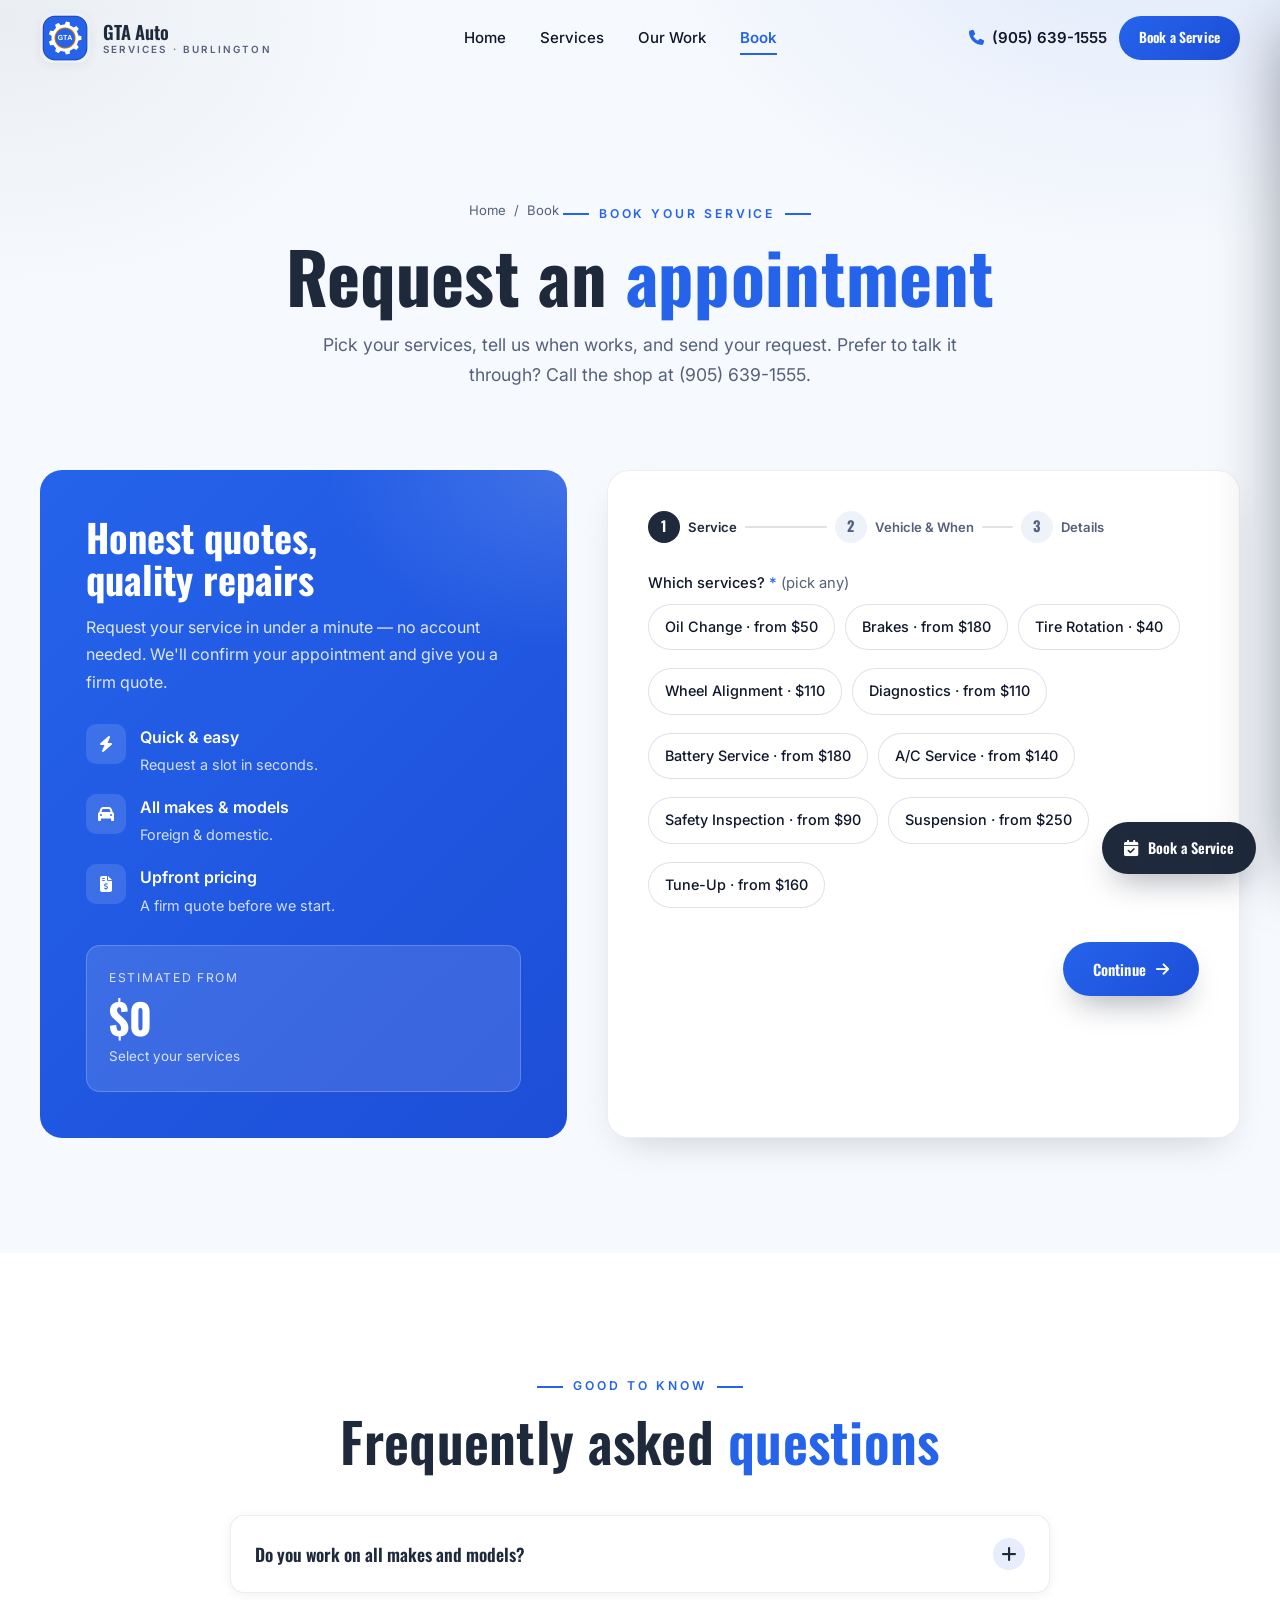
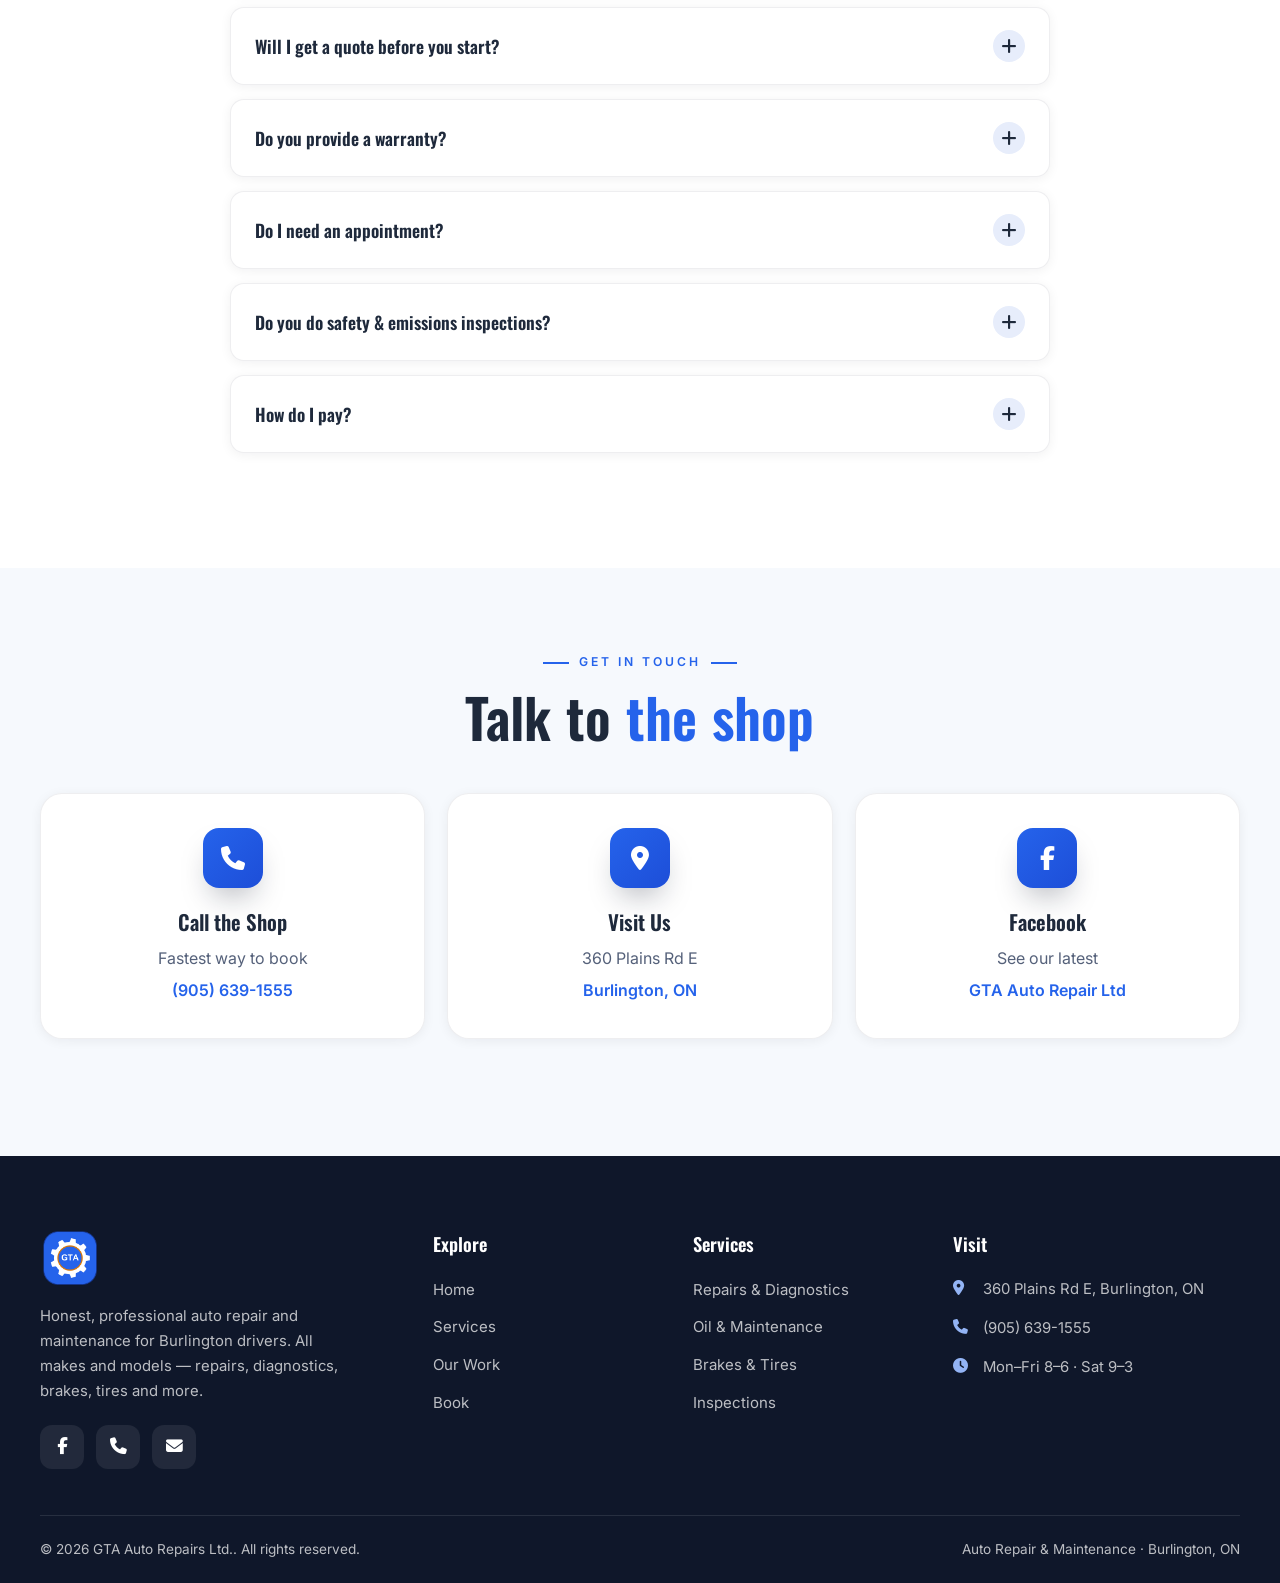
==== book.html @ 7cc979c1 "GTA-Auto-Repairs-Ltd: website (CSS animation + ambient background)" ====
<!DOCTYPE html>
<html lang="en">
<head>
  <meta charset="UTF-8" />
  <meta name="viewport" content="width=device-width, initial-scale=1.0" />
  <title>Book a Service | GTA Auto Repairs Ltd. — Burlington, ON</title>
  <meta name="description" content="Book a service at GTA Auto Repairs Ltd. in Burlington, ON. Choose your services, tell us when, and request your appointment — oil changes, brakes, diagnostics, tires and more. All makes & models." />
  <meta name="theme-color" content="#2563EB" />
  <meta property="og:title" content="Book a Service | GTA Auto Repairs Ltd." />
  <meta property="og:description" content="Request your appointment in seconds — or call (905) 639-1555 for an honest quote." />

  <link rel="icon" type="image/svg+xml" href="assets/favicon.svg" />
  <link rel="preconnect" href="https://fonts.googleapis.com" />
  <link rel="preconnect" href="https://fonts.gstatic.com" crossorigin />
  <link href="https://fonts.googleapis.com/css2?family=Oswald:wght@500;600;700&family=Inter:wght@400;500;600&display=swap" rel="stylesheet" />
  <link rel="stylesheet" href="https://cdnjs.cloudflare.com/ajax/libs/font-awesome/6.5.1/css/all.min.css" />
  <link rel="stylesheet" href="css/styles.css" />

  <script type="application/ld+json">
  {
    "@context": "https://schema.org",
    "@type": "FAQPage",
    "mainEntity": [
      { "@type": "Question", "name": "Do you work on all makes and models?", "acceptedAnswer": { "@type": "Answer", "text": "Yes — foreign and domestic, cars, SUVs and light trucks." } },
      { "@type": "Question", "name": "Will I get a quote before you start?", "acceptedAnswer": { "@type": "Answer", "text": "Always. We diagnose first and give you a firm, upfront quote before any work begins." } },
      { "@type": "Question", "name": "Do you provide a warranty?", "acceptedAnswer": { "@type": "Answer", "text": "Yes — our repairs are backed by a workmanship warranty. Ask us for the details on your service." } },
      { "@type": "Question", "name": "Where are you located?", "acceptedAnswer": { "@type": "Answer", "text": "360 Plains Rd E, Burlington, ON L7T 2C8. Call us at (905) 639-1555." } }
    ]
  }
  </script>
</head>
<body>

  <!-- ============ HEADER ============ -->
  <header class="site-header" id="header">
    <div class="container nav">
      <a href="index.html" class="brand" aria-label="GTA Auto Repairs Ltd. home">
        <img src="assets/logo-mark.png" alt="GTA Auto Repairs Ltd." class="brand-logo" />
        <span class="brand-name"><b>GTA Auto</b><small>Services · Burlington</small></span>
      </a>
      <nav class="nav-links" aria-label="Primary">
        <a href="index.html">Home</a>
        <a href="services.html">Services</a>
        <a href="index.html#gallery">Our Work</a>
        <a href="book.html" class="active">Book</a>
      </nav>
      <div class="nav-actions">
        <a href="tel:+19056391555" class="nav-phone"><i class="fa-solid fa-phone"></i> (905) 639-1555</a>
        <a href="#quote" class="btn btn--sm">Book a Service</a>
        <button class="menu-toggle" id="menuToggle" aria-label="Open menu"><i class="fa-solid fa-bars"></i></button>
      </div>
    </div>
  </header>

  <!-- ============ MOBILE DRAWER ============ -->
  <div class="scrim" id="scrim"></div>
  <aside class="mobile-drawer" id="drawer" aria-label="Mobile menu">
    <div class="drawer-head">
      <img src="assets/logo-mark.png" alt="GTA Auto Repairs Ltd." style="height:44px;border-radius:10px" />
      <button class="drawer-close" id="drawerClose" aria-label="Close menu"><i class="fa-solid fa-xmark"></i></button>
    </div>
    <nav>
      <a href="index.html">Home <i class="fa-solid fa-chevron-right"></i></a>
      <a href="services.html">Services <i class="fa-solid fa-chevron-right"></i></a>
      <a href="index.html#gallery">Our Work <i class="fa-solid fa-chevron-right"></i></a>
      <a href="book.html" class="active">Book <i class="fa-solid fa-chevron-right"></i></a>
    </nav>
    <div class="drawer-cta">
      <a href="#quote" class="btn btn--block">Book a Service</a>
      <a href="tel:+19056391555" class="btn btn--ghost btn--block"><i class="fa-solid fa-phone"></i> Call the Shop</a>
    </div>
    <div class="drawer-contact">
      <a href="tel:+19056391555"><i class="fa-solid fa-phone"></i> (905) 639-1555</a>
      <span><i class="fa-solid fa-location-dot"></i> 360 Plains Rd E, Burlington</span>
    </div>
  </aside>

  <!-- ============ PAGE HERO ============ -->
  <section class="page-hero">
    <div class="container">
      <div class="breadcrumbs reveal"><a href="index.html">Home</a> <span>/</span> <span>Book</span></div>
      <span class="eyebrow eyebrow--center reveal d1" style="margin-top:14px">Book Your Service</span>
      <h1 class="reveal d1">Request an <span class="text-accent">appointment</span></h1>
      <p class="reveal d2">Pick your services, tell us when works, and send your request. Prefer to talk it through? Call the shop at (905) 639-1555.</p>
    </div>
  </section>

  <!-- ============ BOOKING FORM ============ -->
  <section class="section" id="quote" style="padding-top:16px">
    <div class="container">
      <div class="quote-wrap">
        <div class="quote-side reveal">
          <h2>Honest quotes,<br/>quality repairs</h2>
          <p>Request your service in under a minute — no account needed. We'll confirm your appointment and give you a firm quote.</p>
          <div class="quote-benefits">
            <div class="quote-benefit"><i class="fa-solid fa-bolt"></i><div><b>Quick &amp; easy</b><span>Request a slot in seconds.</span></div></div>
            <div class="quote-benefit"><i class="fa-solid fa-car"></i><div><b>All makes &amp; models</b><span>Foreign &amp; domestic.</span></div></div>
            <div class="quote-benefit"><i class="fa-solid fa-file-invoice-dollar"></i><div><b>Upfront pricing</b><span>A firm quote before we start.</span></div></div>
          </div>
          <div class="quote-live">
            <div class="quote-live-card">
              <div class="label">Estimated from</div>
              <div class="est" id="estAmount">$0</div>
              <small id="estMeta">Select your services</small>
            </div>
          </div>
        </div>

        <div class="quote-form reveal d1">
          <form id="quoteForm" novalidate>
            <div class="form-body">
              <div class="stepper">
                <div class="st active"><span class="n">1</span><span class="t">Service</span><span class="bar"></span></div>
                <div class="st"><span class="n">2</span><span class="t">Vehicle &amp; When</span><span class="bar"></span></div>
                <div class="st"><span class="n">3</span><span class="t">Details</span></div>
              </div>

              <!-- STEP 1 -->
              <div class="fstep active">
                <div class="field">
                  <label>Which services? <span class="req">*</span> <span style="color:var(--ink-soft);font-weight:400">(pick any)</span></label>
                  <div class="chip-select">
                    <label class="chip-opt"><input type="checkbox" name="services" value="Oil Change" /><span>Oil Change · from $50</span></label>
                    <label class="chip-opt"><input type="checkbox" name="services" value="Brakes (per axle)" /><span>Brakes · from $180</span></label>
                    <label class="chip-opt"><input type="checkbox" name="services" value="Tire Rotation" /><span>Tire Rotation · $40</span></label>
                    <label class="chip-opt"><input type="checkbox" name="services" value="Wheel Alignment" /><span>Wheel Alignment · $110</span></label>
                    <label class="chip-opt"><input type="checkbox" name="services" value="Diagnostics" /><span>Diagnostics · from $110</span></label>
                    <label class="chip-opt"><input type="checkbox" name="services" value="Battery Service" /><span>Battery Service · from $180</span></label>
                    <label class="chip-opt"><input type="checkbox" name="services" value="A/C Service" /><span>A/C Service · from $140</span></label>
                    <label class="chip-opt"><input type="checkbox" name="services" value="Safety Inspection" /><span>Safety Inspection · from $90</span></label>
                    <label class="chip-opt"><input type="checkbox" name="services" value="Suspension Repair" /><span>Suspension · from $250</span></label>
                    <label class="chip-opt"><input type="checkbox" name="services" value="Tune-Up" /><span>Tune-Up · from $160</span></label>
                  </div>
                </div>
              </div>

              <!-- STEP 2 -->
              <div class="fstep">
                <div class="field-row">
                  <div class="field"><label for="vehicle">Vehicle <span style="color:var(--ink-soft);font-weight:400">(year, make, model)</span></label><input type="text" id="vehicle" name="vehicle" placeholder="e.g. 2018 Honda Civic" /></div>
                  <div class="field"><label for="eventDate">Preferred date</label><input type="date" id="eventDate" name="eventDate" /></div>
                </div>
                <div class="field">
                  <label>Preferred time</label>
                  <div class="chip-select">
                    <label class="chip-opt"><input type="radio" name="time" value="Morning" /><span><i class="fa-solid fa-sun"></i> Morning</span></label>
                    <label class="chip-opt"><input type="radio" name="time" value="Afternoon" /><span><i class="fa-solid fa-cloud-sun"></i> Afternoon</span></label>
                    <label class="chip-opt"><input type="radio" name="time" value="Any time" checked /><span>Any time</span></label>
                  </div>
                </div>
                <div class="field">
                  <label for="notes">What's going on? <span style="color:var(--ink-soft);font-weight:400">(symptoms, noises, warning lights)</span></label>
                  <textarea id="notes" name="message" placeholder="e.g. grinding noise when braking, check-engine light is on…"></textarea>
                </div>
              </div>

              <!-- STEP 3 -->
              <div class="fstep">
                <div class="field-row">
                  <div class="field"><label for="name">Your name <span class="req">*</span></label><input type="text" id="name" name="name" required placeholder="Full name" /></div>
                  <div class="field"><label for="phone">Phone <span class="req">*</span></label><input type="tel" id="phone" name="phone" required placeholder="(000) 000-0000" /></div>
                </div>
                <div class="field"><label for="email">Email <span style="color:var(--ink-soft);font-weight:400">(optional)</span></label><input type="email" id="email" name="email" placeholder="you@email.com" /></div>
                <input type="text" class="hp" name="companyWebsite" tabindex="-1" autocomplete="off" aria-hidden="true" />
                <p style="font-size:.86rem;color:var(--ink-soft);margin-top:6px"><i class="fa-solid fa-lock" style="color:var(--navy-bright)"></i> Your details stay private — used only to confirm your appointment.</p>
              </div>

              <div class="form-nav">
                <button type="button" class="btn btn--ghost hidden" id="fBack"><i class="fa-solid fa-arrow-left"></i> Back</button>
                <button type="button" class="btn" id="fNext">Continue <i class="fa-solid fa-arrow-right"></i></button>
                <button type="submit" class="btn" id="fSubmit" style="display:none"><i class="fa-solid fa-paper-plane"></i> Request Appointment</button>
              </div>
            </div>

            <div class="form-success" id="formSuccess">
              <div class="check"><i class="fa-solid fa-check"></i></div>
              <h3>Almost there!</h3>
              <p>One last step: send us your request, or give the shop a quick call and we'll get you booked in.</p>
              <div class="hero-ctas" style="justify-content:center">
                <a href="#" id="successEmail" class="btn btn--lg"><i class="fa-solid fa-paper-plane"></i> Send Request</a>
                <a href="tel:+19056391555" class="btn btn--ghost btn--lg"><i class="fa-solid fa-phone"></i> Call (905) 639-1555</a>
              </div>
            </div>
          </form>
        </div>
      </div>
    </div>
  </section>

  <!-- ============ FAQ ============ -->
  <section class="section section--alt" id="faq">
    <div class="container center">
      <span class="eyebrow eyebrow--center reveal">Good to Know</span>
      <h2 class="section-title reveal d1">Frequently asked <em>questions</em></h2>
    </div>
    <div class="container">
      <div class="faq">
        <div class="faq-item reveal">
          <button class="faq-q">Do you work on all makes and models? <span class="ic"><i class="fa-solid fa-plus"></i></span></button>
          <div class="faq-a"><p>Yes — <strong>foreign and domestic</strong>, cars, SUVs and light trucks. Our technicians service just about anything on the road.</p></div>
        </div>
        <div class="faq-item reveal">
          <button class="faq-q">Will I get a quote before you start? <span class="ic"><i class="fa-solid fa-plus"></i></span></button>
          <div class="faq-a"><p>Always. We diagnose first and give you a <strong>firm, upfront quote</strong> before any work begins — no surprises on the bill.</p></div>
        </div>
        <div class="faq-item reveal">
          <button class="faq-q">Do you provide a warranty? <span class="ic"><i class="fa-solid fa-plus"></i></span></button>
          <div class="faq-a"><p>Yes — our repairs are backed by a <strong>workmanship warranty</strong>. Ask us for the details that apply to your service.</p></div>
        </div>
        <div class="faq-item reveal">
          <button class="faq-q">Do I need an appointment? <span class="ic"><i class="fa-solid fa-plus"></i></span></button>
          <div class="faq-a"><p>Booking ahead guarantees your spot, but we'll always do our best to fit in <strong>urgent work</strong> — just give us a call.</p></div>
        </div>
        <div class="faq-item reveal">
          <button class="faq-q">Do you do safety &amp; emissions inspections? <span class="ic"><i class="fa-solid fa-plus"></i></span></button>
          <div class="faq-a"><p>We do — <strong>safety standards certificates, emissions tests</strong> and pre-purchase inspections are all available.</p></div>
        </div>
        <div class="faq-item reveal">
          <button class="faq-q">How do I pay? <span class="ic"><i class="fa-solid fa-plus"></i></span></button>
          <div class="faq-a"><p>We accept <strong>cash and major debit/credit cards</strong>, plus tap and mobile payments.</p></div>
        </div>
      </div>
    </div>
  </section>

  <!-- ============ CONTACT ============ -->
  <section class="section section--tight">
    <div class="container center">
      <span class="eyebrow eyebrow--center reveal">Get In Touch</span>
      <h2 class="section-title reveal d1">Talk to <em>the shop</em></h2>
    </div>
    <div class="container">
      <div class="contact-grid">
        <div class="contact-card reveal d1"><div class="ic"><i class="fa-solid fa-phone"></i></div><h3>Call the Shop</h3><p>Fastest way to book</p><a href="tel:+19056391555">(905) 639-1555</a></div>
        <div class="contact-card reveal d2"><div class="ic"><i class="fa-solid fa-location-dot"></i></div><h3>Visit Us</h3><p>360 Plains Rd E</p><a href="https://www.google.com/maps/search/?api=1&query=360+Plains+Rd+E+Burlington+ON" target="_blank" rel="noopener">Burlington, ON</a></div>
        <div class="contact-card reveal d3"><div class="ic"><i class="fa-brands fa-facebook-f"></i></div><h3>Facebook</h3><p>See our latest</p><a href="https://www.facebook.com/p/GTA-Auto-Repair-Ltd-100054621751437/" target="_blank" rel="noopener">GTA Auto Repair Ltd</a></div>
      </div>
    </div>
  </section>

  <!-- ============ FOOTER ============ -->
  <footer class="footer">
    <div class="container">
      <div class="footer-top">
        <div class="footer-brand">
          <img src="assets/logo-mark.png" alt="GTA Auto Repairs Ltd." class="brand-logo-f" />
          <p>Honest, professional auto repair and maintenance for Burlington drivers. All makes and models — repairs, diagnostics, brakes, tires and more.</p>
          <div class="footer-social">
            <a href="https://www.facebook.com/p/GTA-Auto-Repair-Ltd-100054621751437/" target="_blank" rel="noopener" aria-label="Facebook"><i class="fa-brands fa-facebook-f"></i></a>
            <a href="tel:+19056391555" aria-label="Phone"><i class="fa-solid fa-phone"></i></a>
            <a href="mailto:info@gtaautorepairs.ca" aria-label="Email"><i class="fa-solid fa-envelope"></i></a>
          </div>
        </div>
        <div>
          <h4>Explore</h4>
          <div class="footer-links"><a href="index.html">Home</a><a href="services.html">Services</a><a href="index.html#gallery">Our Work</a><a href="book.html">Book</a></div>
        </div>
        <div>
          <h4>Services</h4>
          <div class="footer-links"><a href="services.html">Repairs &amp; Diagnostics</a><a href="services.html">Oil &amp; Maintenance</a><a href="services.html">Brakes &amp; Tires</a><a href="services.html">Inspections</a></div>
        </div>
        <div>
          <h4>Visit</h4>
          <div class="footer-contact">
            <span><i class="fa-solid fa-location-dot"></i> 360 Plains Rd E, Burlington, ON</span>
            <a href="tel:+19056391555"><i class="fa-solid fa-phone"></i> (905) 639-1555</a>
            <span><i class="fa-solid fa-clock"></i> Mon–Fri 8–6 · Sat 9–3</span>
          </div>
        </div>
      </div>
      <div class="footer-bottom">
        <span>© <span data-year>2026</span> GTA Auto Repairs Ltd.. All rights reserved.</span>
        <span>Auto Repair &amp; Maintenance · Burlington, ON</span>
      </div>
    </div>
  </footer>

  <a href="#quote" class="fab-cta" aria-label="Book a service"><i class="fa-solid fa-calendar-check"></i><span>Book a Service</span></a>
  <button class="to-top" id="toTop" aria-label="Back to top"><i class="fa-solid fa-arrow-up"></i></button>

  <script src="js/main.js"></script>
</body>
</html>
---- css/styles.css ----
/* ============================================================
   JAY'S HAIR CUT — Beauty & Barber (Burlington, ON)
   Clean navy & white design system — all pages
   ============================================================ */

:root {
  --bg: #F6F9FD;
  --bg-2: #FFFFFF;
  --surface: #FFFFFF;
  --surface-2: #EEF2F9;
  --line: rgba(15,23,42,0.12);
  --line-2: rgba(15,23,42,0.07);

  --navy: #1E293B;
  --navy-deep: #0F172A;
  --navy-bright: #2563EB;
  --navy-soft: #E7EDFB;
  --navy-grad: linear-gradient(135deg, #2563EB, #1D4ED8);

  --accent: #D97706; /* subtle brass for stars/premium touches */

  --white: #FFFFFF;
  --ink: #0F172A;
  --ink-soft: #55617A;

  --shadow-sm: 0 2px 12px rgba(15,23,42,0.06);
  --shadow-md: 0 16px 40px -18px rgba(15,23,42,0.22);
  --shadow-lg: 0 34px 72px -30px rgba(15,23,42,0.30);
  --shadow-navy: 0 16px 32px -12px rgba(15,23,42,0.4);

  --r-sm: 8px;
  --r-md: 14px;
  --r-lg: 22px;
  --r-xl: 32px;

  --font-display: "Poppins", system-ui, sans-serif;
  --font-body: "Inter", system-ui, -apple-system, sans-serif;

  --container: 1200px;
  --ease: cubic-bezier(0.22, 1, 0.36, 1);
}

*, *::before, *::after { box-sizing: border-box; margin: 0; padding: 0; }
html { scroll-behavior: smooth; -webkit-text-size-adjust: 100%; scroll-padding-top: 100px; }
body { font-family: var(--font-body); color: var(--ink); background: var(--bg); line-height: 1.7; overflow-x: hidden; -webkit-font-smoothing: antialiased; }
img, svg { display: block; max-width: 100%; }
a { color: inherit; text-decoration: none; }
button { font-family: inherit; cursor: pointer; border: none; background: none; }
ul { list-style: none; }
input, textarea, select, button { font-family: inherit; font-size: 1rem; color: inherit; }
::selection { background: var(--navy); color: #fff; }

body::before {
  content: ""; position: fixed; inset: 0; z-index: -2;
  background:
    radial-gradient(900px 620px at 90% -10%, rgba(37,99,235,0.10), transparent 55%),
    radial-gradient(720px 500px at 0% 2%, rgba(15,23,42,0.05), transparent 55%),
    var(--bg);
}

/* Layout */
.container { width: min(100% - 44px, var(--container)); margin-inline: auto; }
.section { padding: clamp(72px, 9vw, 132px) 0; position: relative; }
.section--tight { padding: clamp(50px, 6vw, 88px) 0; }
.section--alt { background: var(--bg-2); }
.center { text-align: center; }

/* Type helpers */
.eyebrow { display: inline-flex; align-items: center; gap: 10px; font-size: 0.76rem; font-weight: 600; letter-spacing: 0.24em; text-transform: uppercase; color: var(--navy-bright); }
.eyebrow::before { content: ""; width: 26px; height: 2px; background: var(--navy-bright); }
.eyebrow--center { justify-content: center; }
.eyebrow--center::after { content: ""; width: 26px; height: 2px; background: var(--navy-bright); }
.section-title { font-family: var(--font-display); font-weight: 600; letter-spacing: -0.01em; color: var(--navy); font-size: clamp(2.1rem, 4.6vw, 3.4rem); line-height: 1.1; margin: 14px 0 0; }
.section-title em { font-style: normal; color: var(--navy-bright); }
.section-lead { max-width: 62ch; margin-top: 16px; color: var(--ink-soft); font-size: 1.06rem; }
.center .section-lead { margin-inline: auto; }
.text-accent { color: var(--navy-bright); }

/* Buttons */
.btn { --bg: var(--navy); --fg: #fff; position: relative; display: inline-flex; align-items: center; justify-content: center; gap: 10px; padding: 15px 30px; border-radius: 100px; font-family: var(--font-display); font-weight: 600; font-size: 0.94rem; letter-spacing: 0.01em; background: var(--bg); color: var(--fg); box-shadow: var(--shadow-navy); transition: transform 0.35s var(--ease), box-shadow 0.35s var(--ease), background 0.3s; overflow: hidden; isolation: isolate; }
.btn::after { content: ""; position: absolute; inset: 0; z-index: -1; background: linear-gradient(120deg, transparent 30%, rgba(255,255,255,0.25) 50%, transparent 70%); transform: translateX(-120%); transition: transform 0.6s var(--ease); }
.btn:hover { transform: translateY(-3px); box-shadow: 0 24px 40px -14px rgba(15,23,42,0.5); }
.btn:hover::after { transform: translateX(120%); }
.btn--ghost { --bg: transparent; --fg: var(--navy); box-shadow: none; border: 1.5px solid var(--line); }
.btn--ghost:hover { background: var(--navy-soft); border-color: var(--navy); }
.btn--white { --bg: #fff; --fg: var(--navy); box-shadow: var(--shadow-md); }
.btn--lg { padding: 17px 36px; font-size: 1rem; }
.btn--sm { padding: 10px 20px; font-size: 0.86rem; box-shadow: none; }
.btn--block { width: 100%; }
.link-arrow { display: inline-flex; align-items: center; gap: 8px; font-weight: 600; color: var(--navy-bright); }
.link-arrow i { transition: transform 0.3s var(--ease); }
.link-arrow:hover i { transform: translateX(5px); }

/* ============ HEADER ============ */
.site-header { position: fixed; top: 0; left: 0; right: 0; z-index: 100; transition: transform 0.4s var(--ease), background 0.4s, box-shadow 0.4s, backdrop-filter 0.4s; }
.site-header.scrolled { background: rgba(255,255,255,0.85); backdrop-filter: blur(16px) saturate(1.3); box-shadow: 0 6px 26px -18px rgba(15,23,42,0.4); border-bottom: 1px solid var(--line-2); }
.site-header.hidden { transform: translateY(-100%); }
.nav { display: flex; align-items: center; justify-content: space-between; gap: 20px; padding: 13px 0; }
.brand { display: flex; align-items: center; gap: 13px; }
.brand-logo { height: 46px; width: auto; border-radius: 6px; transition: transform 0.4s var(--ease); box-shadow: var(--shadow-sm); }
.brand:hover .brand-logo { transform: scale(1.05); }
.brand-name { display: flex; flex-direction: column; line-height: 1.05; }
.brand-name b { font-family: var(--font-display); font-weight: 600; font-size: 1.16rem; color: var(--navy); letter-spacing: -0.01em; }
.brand-name small { font-size: 0.62rem; font-weight: 600; letter-spacing: 0.22em; text-transform: uppercase; color: var(--ink-soft); margin-top: 3px; }

.nav-links { display: flex; align-items: center; gap: 2px; }
.nav-links a { position: relative; padding: 9px 16px; border-radius: 100px; font-weight: 500; color: var(--ink); font-size: 0.94rem; transition: color 0.25s; }
.nav-links a::after { content: ""; position: absolute; left: 16px; right: 16px; bottom: 5px; height: 2px; background: var(--navy-bright); transform: scaleX(0); transform-origin: left; transition: transform 0.3s var(--ease); }
.nav-links a:hover { color: var(--navy-bright); } .nav-links a:hover::after, .nav-links a.active::after { transform: scaleX(1); }
.nav-links a.active { color: var(--navy-bright); font-weight: 600; }
.nav-actions { display: flex; align-items: center; gap: 12px; }
.nav-phone { display: inline-flex; align-items: center; gap: 8px; font-weight: 600; color: var(--ink); font-size: 0.94rem; }
.nav-phone i { color: var(--navy-bright); }
.nav-phone:hover { color: var(--navy-bright); }
.menu-toggle { display: none; width: 46px; height: 46px; border-radius: 10px; background: var(--navy); color: #fff; font-size: 1.15rem; align-items: center; justify-content: center; box-shadow: var(--shadow-navy); }

.mobile-drawer { position: fixed; inset: 0 0 0 auto; width: min(86vw, 360px); z-index: 200; background: var(--surface); transform: translateX(100%); transition: transform 0.5s var(--ease); padding: 26px; display: flex; flex-direction: column; gap: 8px; box-shadow: -30px 0 60px -30px rgba(15,23,42,0.4); overflow-y: auto; }
.mobile-drawer.open { transform: translateX(0); }
.drawer-head { display: flex; align-items: center; justify-content: space-between; margin-bottom: 18px; }
.drawer-close { width: 44px; height: 44px; border-radius: 10px; background: var(--surface-2); color: var(--ink); font-size: 1.2rem; }
.mobile-drawer nav a { display: flex; align-items: center; justify-content: space-between; padding: 15px 16px; border-radius: 10px; font-size: 1.15rem; font-weight: 500; font-family: var(--font-display); border-bottom: 1px solid var(--line-2); color: var(--ink); }
.mobile-drawer nav a:hover, .mobile-drawer nav a.active { background: var(--navy-soft); color: var(--navy); }
.drawer-cta { margin-top: 20px; display: flex; flex-direction: column; gap: 12px; }
.drawer-contact { margin-top: 18px; font-size: 0.92rem; color: var(--ink-soft); display: grid; gap: 10px; }
.drawer-contact a { display: inline-flex; align-items: center; gap: 10px; }
.drawer-contact i { color: var(--navy-bright); width: 18px; }
.scrim { position: fixed; inset: 0; z-index: 150; background: rgba(15,23,42,0.4); opacity: 0; visibility: hidden; transition: opacity 0.4s, visibility 0.4s; backdrop-filter: blur(2px); }
.scrim.show { opacity: 1; visibility: visible; }

/* ============ HERO ============ */
.hero { position: relative; padding: clamp(130px, 16vw, 186px) 0 clamp(60px, 8vw, 96px); overflow: hidden; }
.hero-grid { display: grid; grid-template-columns: 1.08fr 0.92fr; gap: 46px; align-items: center; }
.hero-badge { display: inline-flex; align-items: center; gap: 10px; padding: 8px 16px; background: var(--surface); border: 1px solid var(--line); border-radius: 100px; font-size: 0.78rem; font-weight: 600; letter-spacing: 0.06em; color: var(--navy); box-shadow: var(--shadow-sm); }
.hero-badge .dot { width: 8px; height: 8px; border-radius: 50%; background: var(--navy-bright); box-shadow: 0 0 0 4px rgba(37,99,235,0.18); animation: pulse 2s infinite; }
@keyframes pulse { 0%,100% { box-shadow: 0 0 0 4px rgba(37,99,235,0.2); } 50% { box-shadow: 0 0 0 8px rgba(37,99,235,0); } }
.hero-title { font-family: var(--font-display); font-weight: 700; color: var(--navy); font-size: clamp(2.8rem, 6.4vw, 5rem); line-height: 1.02; letter-spacing: -0.02em; margin: 22px 0 0; }
.hero-title em { font-style: normal; color: var(--navy-bright); }
.hero-sub { margin-top: 22px; max-width: 52ch; font-size: 1.12rem; color: var(--ink-soft); }
.hero-ctas { margin-top: 32px; display: flex; flex-wrap: wrap; gap: 14px; align-items: center; }
.hero-meta { margin-top: 36px; display: flex; gap: 30px; flex-wrap: wrap; align-items: center; }
.hero-meta .m b { font-family: var(--font-display); font-size: 2rem; color: var(--navy); line-height: 1; display: block; font-weight: 700; }
.hero-meta .m span { font-size: 0.82rem; color: var(--ink-soft); margin-top: 4px; display: block; }
.hero-meta .divider { width: 1px; height: 40px; background: var(--line); }

.hero-visual { position: relative; display: grid; place-items: center; min-height: 460px; }
.hero-visual::before { content: ""; position: absolute; width: 74%; height: 74%; border-radius: 50%; background: radial-gradient(circle, rgba(37,99,235,0.16), transparent 66%); filter: blur(50px); }
.hero-photo-wrap { position: relative; width: min(420px, 100%); }
.hero-photo { position: relative; border-radius: 22px; overflow: hidden; border: 6px solid #fff; box-shadow: var(--shadow-lg); aspect-ratio: 4 / 5; }
.hero-photo img { width: 100%; height: 100%; object-fit: cover; }
.hero-tag { position: absolute; z-index: 3; display: flex; align-items: center; gap: 11px; background: #fff; border: 1px solid var(--line); padding: 12px 16px; border-radius: 14px; box-shadow: var(--shadow-md); font-size: 0.85rem; }
.hero-tag i { color: var(--navy-bright); font-size: 1.05rem; }
.hero-tag .stars { color: var(--accent); letter-spacing: 1px; }
.hero-tag b { color: var(--navy); font-weight: 600; display: block; }
.hero-tag small { color: var(--ink-soft); font-size: 0.74rem; }
.hero-tag.t1 { top: 22px; right: -20px; }
.hero-tag.t2 { bottom: 24px; left: -20px; }

/* ============ MARQUEE ============ */
.marquee { background: var(--navy); color: #fff; overflow: hidden; }
.marquee-track { display: flex; width: max-content; animation: marquee 32s linear infinite; }
.marquee:hover .marquee-track { animation-play-state: paused; }
.marquee-item { display: inline-flex; align-items: center; gap: 16px; padding: 15px 32px; font-family: var(--font-display); font-weight: 500; font-size: 1.1rem; white-space: nowrap; }
.marquee-item i { font-size: 0.5rem; color: var(--accent); }
@keyframes marquee { to { transform: translateX(-50%); } }

/* ============ FEATURE / SERVICE CARDS ============ */
.feat-grid { display: grid; grid-template-columns: repeat(4, 1fr); gap: 22px; margin-top: 54px; }
.feat-card { background: var(--surface); border: 1px solid var(--line-2); border-radius: var(--r-lg); padding: 34px 26px; box-shadow: var(--shadow-sm); transition: transform 0.4s var(--ease), box-shadow 0.4s; }
.feat-card:hover { transform: translateY(-8px); box-shadow: var(--shadow-md); }
.feat-card .ic { width: 58px; height: 58px; border-radius: 14px; display: grid; place-items: center; font-size: 1.4rem; background: var(--navy-soft); color: var(--navy); margin-bottom: 18px; }
.feat-card h3 { font-family: var(--font-display); font-size: 1.3rem; font-weight: 600; color: var(--navy); }
.feat-card p { color: var(--ink-soft); font-size: 0.93rem; margin-top: 8px; }
.feat-card .from { display: inline-block; margin-top: 14px; font-family: var(--font-display); color: var(--navy-bright); font-weight: 600; }

/* ============ STEPS ============ */
.steps { display: grid; grid-template-columns: repeat(3, 1fr); gap: 22px; margin-top: 54px; }
.step { background: var(--surface); border-radius: var(--r-md); padding: 34px 28px; border: 1px solid var(--line-2); box-shadow: var(--shadow-sm); position: relative; transition: transform 0.4s var(--ease), box-shadow 0.4s; }
.step:hover { transform: translateY(-6px); box-shadow: var(--shadow-md); }
.step-num { width: 52px; height: 52px; border-radius: 14px; display: grid; place-items: center; font-family: var(--font-display); font-size: 1.5rem; font-weight: 700; background: var(--navy-grad); color: #fff; margin-bottom: 18px; box-shadow: var(--shadow-navy); }
.step h3 { font-family: var(--font-display); font-size: 1.3rem; font-weight: 600; color: var(--navy); }
.step p { color: var(--ink-soft); font-size: 0.95rem; margin-top: 8px; }

/* ============ STORY / ABOUT ============ */
.story-grid { display: grid; grid-template-columns: 1.05fr 0.95fr; gap: 56px; align-items: center; }
.story-media { position: relative; width: min(440px, 100%); margin-inline: auto; border-radius: 18px; overflow: hidden; border: 6px solid #fff; box-shadow: var(--shadow-lg); aspect-ratio: 4 / 5; }
.story-media img { width: 100%; height: 100%; object-fit: cover; }
.story-quote { font-family: var(--font-display); font-weight: 500; font-size: 1.5rem; line-height: 1.35; color: var(--navy); margin: 20px 0; padding-left: 20px; border-left: 3px solid var(--navy-bright); }
.story-features { display: grid; gap: 16px; margin-top: 24px; }
.story-feature { display: flex; gap: 14px; align-items: flex-start; }
.story-feature .ic { flex: 0 0 auto; width: 46px; height: 46px; border-radius: 12px; display: grid; place-items: center; background: var(--navy-soft); color: var(--navy); font-size: 1.1rem; }
.story-feature b { font-weight: 600; color: var(--navy); }
.story-feature p { color: var(--ink-soft); font-size: 0.93rem; }

/* ============ STATS ============ */
.stats { display: grid; grid-template-columns: repeat(4, 1fr); gap: 20px; }
.stat { text-align: center; padding: 20px; border-left: 1px solid var(--line-2); }
.stat:first-child { border-left: none; }
.stat b { font-family: var(--font-display); font-weight: 700; display: block; font-size: clamp(2.4rem, 5vw, 3.4rem); line-height: 1; color: var(--navy); }
.stat span { color: var(--ink-soft); margin-top: 8px; display: block; font-size: 0.9rem; }

/* ============ GALLERY ============ */
.gallery { display: grid; grid-template-columns: repeat(3, 1fr); gap: 16px; margin-top: 46px; }
.gal-item { position: relative; aspect-ratio: 4 / 5; border-radius: var(--r-md); overflow: hidden; cursor: pointer; background: var(--surface-2); box-shadow: var(--shadow-sm); }
.gal-item img { width: 100%; height: 100%; object-fit: cover; transition: transform 0.6s var(--ease); }
.gal-item::after { content: "\f00e"; font-family: "Font Awesome 6 Free"; font-weight: 900; position: absolute; inset: 0; display: grid; place-items: center; color: #fff; background: linear-gradient(160deg, rgba(15,23,42,0), rgba(15,23,42,0.6)); opacity: 0; transition: opacity 0.4s; font-size: 1.3rem; }
.gal-item:hover::after { opacity: 1; } .gal-item:hover img { transform: scale(1.07); }
.gal-cap { position: absolute; left: 14px; bottom: 12px; z-index: 2; color: #fff; font-weight: 500; font-size: 0.85rem; opacity: 0; transform: translateY(8px); transition: opacity 0.4s, transform 0.4s; text-shadow: 0 2px 8px rgba(0,0,0,0.6); }
.gal-item:hover .gal-cap { opacity: 1; transform: translateY(0); }
.lightbox { position: fixed; inset: 0; z-index: 300; background: rgba(15,23,42,0.9); display: grid; place-items: center; padding: 30px; opacity: 0; visibility: hidden; transition: opacity 0.35s, visibility 0.35s; backdrop-filter: blur(6px); }
.lightbox.show { opacity: 1; visibility: visible; }
.lightbox img { max-width: min(84vw, 460px); max-height: 80vh; border-radius: 8px; animation: popIn 0.4s var(--ease); border: 4px solid #fff; }
.lightbox-cap { color: #fff; font-family: var(--font-display); font-size: 1.2rem; margin-top: 18px; text-align: center; }
.lightbox-close { position: absolute; top: 24px; right: 26px; width: 50px; height: 50px; border-radius: 50%; background: rgba(255,255,255,0.15); color: #fff; font-size: 1.3rem; }
.lightbox-nav { position: absolute; top: 50%; transform: translateY(-50%); width: 54px; height: 54px; border-radius: 50%; background: rgba(255,255,255,0.15); color: #fff; font-size: 1.3rem; display: grid; place-items: center; }
.lightbox-nav.prev { left: 20px; } .lightbox-nav.next { right: 20px; }
@keyframes popIn { from { transform: scale(0.9); opacity: 0; } to { transform: scale(1); opacity: 1; } }

/* ============ PRICE LIST ============ */
.price-wrap { display: grid; grid-template-columns: 1fr 1fr; gap: 20px 56px; margin-top: 46px; }
.price-cat { background: var(--surface); border: 1px solid var(--line-2); border-radius: var(--r-lg); padding: 30px; box-shadow: var(--shadow-sm); }
.price-cat h3 { font-family: var(--font-display); font-size: 1.35rem; font-weight: 600; color: var(--navy); display: flex; align-items: center; gap: 12px; margin-bottom: 8px; }
.price-cat h3 i { color: var(--navy-bright); font-size: 1rem; }
.price-row { display: flex; align-items: baseline; gap: 10px; padding: 15px 0; border-bottom: 1px solid var(--line-2); }
.price-row:last-child { border-bottom: none; }
.price-row .nm { color: var(--ink); font-weight: 500; }
.price-row .nm small { display: block; color: var(--ink-soft); font-weight: 400; font-size: 0.82rem; margin-top: 2px; }
.price-row .dots { flex: 1; border-bottom: 1px dotted rgba(15,23,42,0.25); transform: translateY(-4px); }
.price-row .pr { font-family: var(--font-display); color: var(--navy-bright); font-weight: 600; font-size: 1.2rem; white-space: nowrap; }

/* ============ TESTIMONIALS ============ */
.testimonials { position: relative; }
.tst-viewport { overflow: hidden; margin-top: 44px; }
.tst-track { display: flex; transition: transform 0.6s var(--ease); }
.tst-slide { flex: 0 0 100%; padding: 6px; }
.tst-card { background: var(--surface); border-radius: var(--r-lg); padding: clamp(32px, 4vw, 54px); border: 1px solid var(--line-2); box-shadow: var(--shadow-md); text-align: center; max-width: 780px; margin-inline: auto; }
.tst-stars { color: var(--accent); font-size: 0.95rem; letter-spacing: 3px; margin-bottom: 16px; }
.tst-text { font-family: var(--font-display); font-weight: 500; font-size: clamp(1.2rem, 2.4vw, 1.6rem); line-height: 1.45; color: var(--navy); }
.tst-author { margin-top: 24px; display: flex; align-items: center; justify-content: center; gap: 14px; }
.tst-avatar { width: 54px; height: 54px; border-radius: 50%; display: grid; place-items: center; font-family: var(--font-display); font-weight: 600; color: #fff; background: var(--navy-grad); }
.tst-author .who { text-align: left; }
.tst-author b { font-weight: 600; color: var(--navy); }
.tst-author span { display: block; font-size: 0.84rem; color: var(--ink-soft); }
.tst-controls { display: flex; align-items: center; justify-content: center; gap: 18px; margin-top: 28px; }
.tst-arrow { width: 50px; height: 50px; border-radius: 50%; background: var(--surface); color: var(--navy); display: grid; place-items: center; box-shadow: var(--shadow-sm); border: 1px solid var(--line); transition: background 0.25s, transform 0.25s, color 0.25s; }
.tst-arrow:hover { background: var(--navy); color: #fff; transform: scale(1.08); }
.tst-dots { display: flex; gap: 9px; }
.tst-dot { width: 9px; height: 9px; border-radius: 50%; background: var(--line); transition: all 0.3s; }
.tst-dot.active { background: var(--navy-bright); width: 26px; border-radius: 6px; }

/* ============ HOURS / LOCATION ============ */
.hours-grid { display: grid; grid-template-columns: 1fr 1fr; gap: 26px; margin-top: 46px; }
.hours-card { background: var(--surface); border: 1px solid var(--line-2); border-radius: var(--r-lg); padding: 36px; box-shadow: var(--shadow-sm); }
.hours-card h3 { font-family: var(--font-display); font-size: 1.4rem; font-weight: 600; color: var(--navy); display: flex; align-items: center; gap: 12px; margin-bottom: 20px; }
.hours-card h3 i { color: var(--navy-bright); }
.hours-row { display: flex; justify-content: space-between; padding: 12px 0; border-bottom: 1px solid var(--line-2); }
.hours-row:last-child { border-bottom: none; }
.hours-row .d { color: var(--ink); font-weight: 500; }
.hours-row .h { color: var(--ink-soft); }
.hours-row .closed { color: #94A3B8; }
.info-list { display: grid; gap: 18px; }
.info-row { display: flex; gap: 14px; align-items: flex-start; }
.info-row .ic { flex: 0 0 auto; width: 44px; height: 44px; border-radius: 12px; display: grid; place-items: center; background: var(--navy-soft); color: var(--navy); }
.info-row b { color: var(--navy); display: block; font-weight: 600; }
.info-row a, .info-row span { color: var(--ink-soft); }
.info-row a:hover { color: var(--navy-bright); }

/* ============ CTA ============ */
.cta-band { background: var(--navy-grad); border-radius: var(--r-xl); padding: clamp(46px, 6vw, 78px); position: relative; overflow: hidden; text-align: center; }
.cta-band::before { content: ""; position: absolute; inset: 0; opacity: 0.5; background: radial-gradient(500px 320px at 12% 8%, rgba(255,255,255,0.16), transparent 60%), radial-gradient(420px 300px at 100% 100%, rgba(255,255,255,0.08), transparent 55%); }
.cta-band > * { position: relative; }
.cta-band h2 { font-family: var(--font-display); font-size: clamp(2.1rem, 4.4vw, 3.2rem); font-weight: 700; line-height: 1.06; color: #fff; }
.cta-band h2 em { font-style: normal; color: #fff; opacity: 0.75; }
.cta-band p { max-width: 54ch; margin: 16px auto 0; color: rgba(255,255,255,0.85); font-size: 1.06rem; }
.cta-band .hero-ctas { justify-content: center; margin-top: 30px; }

/* ============ FOOTER ============ */
.footer { background: var(--navy-deep); color: rgba(255,255,255,0.72); padding-top: 72px; margin-top: 40px; }
.footer-top { display: grid; grid-template-columns: 1.6fr 1fr 1fr 1.3fr; gap: 40px; padding-bottom: 46px; border-bottom: 1px solid rgba(255,255,255,0.1); }
.footer h4 { color: #fff; font-family: var(--font-display); font-size: 1.15rem; margin-bottom: 18px; font-weight: 600; }
.footer-brand .brand-logo-f { height: 64px; border-radius: 8px; }
.footer-brand p { margin-top: 16px; max-width: 34ch; font-size: 0.93rem; }
.footer-links { display: grid; gap: 12px; }
.footer-links a { font-size: 0.94rem; transition: color 0.25s, padding-left 0.25s; }
.footer-links a:hover { color: #fff; padding-left: 5px; }
.footer-contact { display: grid; gap: 14px; font-size: 0.93rem; }
.footer-contact a, .footer-contact span { display: flex; gap: 12px; align-items: flex-start; }
.footer-contact i { color: #93B4F5; width: 18px; margin-top: 4px; }
.footer-social { display: flex; gap: 12px; margin-top: 20px; }
.footer-social a { width: 44px; height: 44px; border-radius: 12px; background: rgba(255,255,255,0.08); display: grid; place-items: center; color: #fff; font-size: 1.05rem; transition: background 0.3s, transform 0.3s; }
.footer-social a:hover { background: var(--navy-bright); transform: translateY(-4px); }
.footer-bottom { display: flex; align-items: center; justify-content: space-between; gap: 16px; padding: 22px 0; flex-wrap: wrap; font-size: 0.85rem; }
.footer-bottom a:hover { color: #fff; }

/* ============ FLOATING / TOAST ============ */
.fab-cta { position: fixed; bottom: 26px; right: 24px; z-index: 90; display: inline-flex; align-items: center; gap: 10px; padding: 14px 22px; border-radius: 100px; background: var(--navy); color: #fff; font-family: var(--font-display); font-weight: 600; font-size: 0.9rem; box-shadow: var(--shadow-navy); transition: transform 0.3s var(--ease), box-shadow 0.3s; }
.fab-cta i { font-size: 1.02rem; }
.fab-cta:hover { transform: translateY(-3px); box-shadow: 0 22px 40px -14px rgba(15,23,42,0.55); }
@media (max-width: 560px) { .fab-cta span { display: none; } .fab-cta { padding: 16px; } }
.to-top { position: fixed; bottom: 26px; left: 24px; z-index: 90; width: 50px; height: 50px; border-radius: 50%; background: #fff; border: 1px solid var(--line); color: var(--navy); display: grid; place-items: center; font-size: 1.05rem; box-shadow: var(--shadow-sm); opacity: 0; visibility: hidden; transform: translateY(14px); transition: opacity 0.35s, transform 0.35s, visibility 0.35s; }
.to-top.show { opacity: 1; visibility: visible; transform: translateY(0); }
.toast-wrap { position: fixed; bottom: 26px; left: 50%; transform: translateX(-50%); z-index: 400; display: grid; gap: 10px; width: min(92vw, 400px); }
.toast { background: var(--navy); color: #fff; padding: 15px 18px; border-radius: 12px; display: flex; align-items: center; gap: 12px; box-shadow: var(--shadow-lg); transform: translateY(20px); opacity: 0; transition: transform 0.4s var(--ease), opacity 0.4s; border-left: 3px solid #93B4F5; }
.toast.show { transform: translateY(0); opacity: 1; }
.toast i { color: #93B4F5; font-size: 1.15rem; }

/* ============ PAGE HERO ============ */
.page-hero { padding: clamp(140px, 15vw, 190px) 0 clamp(40px, 5vw, 64px); text-align: center; position: relative; overflow: hidden; }
.page-hero h1 { font-family: var(--font-display); font-weight: 700; color: var(--navy); font-size: clamp(2.6rem, 6vw, 4.4rem); line-height: 1.04; letter-spacing: -0.02em; margin-top: 14px; }
.page-hero p { max-width: 60ch; margin: 18px auto 0; color: var(--ink-soft); font-size: 1.1rem; }
.breadcrumbs { display: inline-flex; gap: 8px; font-size: 0.82rem; color: var(--ink-soft); }
.breadcrumbs a:hover { color: var(--navy-bright); }

/* ============ BOOKING FORM ============ */
.quote-wrap { display: grid; grid-template-columns: 1fr 1.2fr; gap: 40px; align-items: stretch; }
.quote-side { background: var(--navy-grad); border-radius: var(--r-lg); padding: clamp(30px, 4vw, 46px); position: relative; overflow: hidden; display: flex; flex-direction: column; color: #fff; }
.quote-side::after { content: ""; position: absolute; inset: 0; background: radial-gradient(400px 300px at 100% 0%, rgba(255,255,255,0.14), transparent 60%); }
.quote-side > * { position: relative; }
.quote-side h2 { font-family: var(--font-display); font-size: clamp(1.9rem, 3vw, 2.5rem); font-weight: 700; line-height: 1.1; color: #fff; }
.quote-side p { margin-top: 14px; color: rgba(255,255,255,0.85); }
.quote-benefits { display: grid; gap: 16px; margin-top: 28px; }
.quote-benefit { display: flex; gap: 14px; align-items: flex-start; }
.quote-benefit i { width: 40px; height: 40px; border-radius: 10px; background: rgba(255,255,255,0.12); display: grid; place-items: center; color: #fff; flex: 0 0 auto; }
.quote-benefit b { display: block; color: #fff; font-weight: 600; }
.quote-benefit span { font-size: 0.9rem; color: rgba(255,255,255,0.8); }
.quote-live { margin-top: auto; padding-top: 26px; }
.quote-live-card { background: rgba(255,255,255,0.12); border: 1px solid rgba(255,255,255,0.2); border-radius: var(--r-md); padding: 22px; }
.quote-live-card .label { font-size: 0.76rem; letter-spacing: 0.14em; text-transform: uppercase; color: rgba(255,255,255,0.8); }
.quote-live-card .est { font-family: var(--font-display); font-size: 2.6rem; font-weight: 700; line-height: 1; margin: 8px 0 4px; color: #fff; }
.quote-live-card small { color: rgba(255,255,255,0.8); font-size: 0.84rem; }
.quote-form { background: var(--surface); border-radius: var(--r-lg); border: 1px solid var(--line-2); box-shadow: var(--shadow-md); padding: clamp(26px, 3.5vw, 40px); }
.stepper { display: flex; align-items: center; gap: 8px; margin-bottom: 28px; }
.stepper .st { display: flex; align-items: center; gap: 8px; flex: 1; }
.stepper .st .n { width: 32px; height: 32px; border-radius: 50%; display: grid; place-items: center; font-family: var(--font-display); font-weight: 700; font-size: 0.9rem; background: var(--surface-2); color: var(--ink-soft); flex: 0 0 auto; transition: all 0.35s; }
.stepper .st .t { font-size: 0.82rem; font-weight: 600; color: var(--ink-soft); }
.stepper .st .bar { flex: 1; height: 2px; border-radius: 2px; background: var(--line); }
.stepper .st.active .n, .stepper .st.done .n { background: var(--navy); color: #fff; }
.stepper .st.active .t, .stepper .st.done .t { color: var(--navy); }
.stepper .st.done .bar { background: var(--navy); }
.fstep { display: none; animation: fade 0.4s var(--ease); }
.fstep.active { display: block; }
@keyframes fade { from { opacity: 0; transform: translateY(10px); } to { opacity: 1; transform: translateY(0); } }
.field { margin-bottom: 18px; }
.field label { display: block; font-weight: 500; font-size: 0.92rem; margin-bottom: 8px; color: var(--ink); }
.field label .req { color: var(--navy-bright); }
.field input, .field textarea, .field select { width: 100%; padding: 13px 15px; border-radius: 10px; border: 1.5px solid var(--line); background: #fff; color: var(--ink); transition: border 0.25s, box-shadow 0.25s; }
.field input::placeholder, .field textarea::placeholder { color: #94A3B8; }
.field input:focus, .field textarea:focus, .field select:focus { outline: none; border-color: var(--navy-bright); box-shadow: 0 0 0 4px rgba(37,99,235,0.12); }
.field textarea { resize: vertical; min-height: 90px; }
.field-row { display: grid; grid-template-columns: 1fr 1fr; gap: 16px; }
.hp { position: absolute; left: -9999px; opacity: 0; height: 0; }
.chip-select { display: flex; flex-wrap: wrap; gap: 10px; }
.chip-opt { position: relative; }
.chip-opt input { position: absolute; opacity: 0; inset: 0; cursor: pointer; }
.chip-opt span { display: inline-flex; align-items: center; gap: 8px; padding: 10px 16px; border-radius: 100px; border: 1.5px solid var(--line); background: #fff; color: var(--ink); font-weight: 500; font-size: 0.9rem; transition: all 0.25s; cursor: pointer; }
.chip-opt input:checked + span { background: var(--navy); color: #fff; border-color: var(--navy); }
.chip-opt input:focus-visible + span { box-shadow: 0 0 0 4px rgba(37,99,235,0.2); }
.form-nav { display: flex; justify-content: space-between; gap: 12px; margin-top: 26px; }
.form-nav .btn--ghost.hidden { visibility: hidden; }
.form-success { display: none; text-align: center; padding: 20px 10px; animation: fade 0.5s var(--ease); }
.form-success.show { display: block; }
.form-success .check { width: 84px; height: 84px; margin: 0 auto 18px; border-radius: 50%; background: var(--navy-grad); color: #fff; display: grid; place-items: center; font-size: 2.2rem; animation: popIn 0.5s var(--ease); box-shadow: var(--shadow-navy); }
.form-success h3 { font-family: var(--font-display); font-size: 1.9rem; font-weight: 700; color: var(--navy); }
.form-success p { color: var(--ink-soft); margin: 10px auto 22px; max-width: 42ch; }

/* ============ FAQ ============ */
.faq { max-width: 820px; margin: 44px auto 0; display: grid; gap: 14px; }
.faq-item { background: var(--surface); border: 1px solid var(--line-2); border-radius: var(--r-md); overflow: hidden; box-shadow: var(--shadow-sm); transition: box-shadow 0.3s; }
.faq-item.open { box-shadow: var(--shadow-md); }
.faq-q { width: 100%; text-align: left; padding: 22px 24px; display: flex; align-items: center; justify-content: space-between; gap: 16px; font-weight: 600; font-size: 1.1rem; font-family: var(--font-display); color: var(--navy); }
.faq-q .ic { flex: 0 0 auto; width: 32px; height: 32px; border-radius: 50%; background: var(--navy-soft); color: var(--navy); display: grid; place-items: center; transition: transform 0.4s var(--ease), background 0.3s, color 0.3s; }
.faq-item.open .faq-q .ic { transform: rotate(45deg); background: var(--navy); color: #fff; }
.faq-a { max-height: 0; overflow: hidden; transition: max-height 0.45s var(--ease); }
.faq-a p { padding: 0 24px 24px; color: var(--ink-soft); }

/* ============ CONTACT ============ */
.contact-grid { display: grid; grid-template-columns: repeat(3, 1fr); gap: 22px; margin-top: 46px; }
.contact-card { background: var(--surface); border: 1px solid var(--line-2); border-radius: var(--r-lg); padding: 34px 28px; text-align: center; box-shadow: var(--shadow-sm); transition: transform 0.4s var(--ease), box-shadow 0.4s; }
.contact-card:hover { transform: translateY(-6px); box-shadow: var(--shadow-md); }
.contact-card .ic { width: 60px; height: 60px; border-radius: 16px; margin: 0 auto 16px; display: grid; place-items: center; font-size: 1.5rem; background: var(--navy-grad); color: #fff; box-shadow: var(--shadow-navy); }
.contact-card h3 { font-family: var(--font-display); font-size: 1.3rem; font-weight: 600; color: var(--navy); }
.contact-card p { color: var(--ink-soft); margin: 6px 0 4px; }
.contact-card a { color: var(--navy-bright); font-weight: 600; }

/* ============ REVEAL ============ */
.reveal { opacity: 0; transform: translateY(34px); transition: opacity 0.8s var(--ease), transform 0.8s var(--ease); }
.reveal.in { opacity: 1; transform: none; }
.reveal.d1 { transition-delay: 0.08s; } .reveal.d2 { transition-delay: 0.16s; } .reveal.d3 { transition-delay: 0.24s; } .reveal.d4 { transition-delay: 0.32s; }
.reveal-scale { opacity: 0; transform: scale(0.94); transition: opacity 0.7s var(--ease), transform 0.7s var(--ease); }
.reveal-scale.in { opacity: 1; transform: none; }

/* ============ RESPONSIVE ============ */
@media (max-width: 1080px) { .footer-top { grid-template-columns: 1fr 1fr; gap: 34px; } .feat-grid { grid-template-columns: repeat(2, 1fr); } }
@media (max-width: 940px) {
  .nav-links, .nav-phone { display: none; }
  .menu-toggle { display: flex; }
  .nav-actions .btn:not(.menu-toggle) { display: none; }
  .brand-name small { display: none; }
  .hero-grid { grid-template-columns: 1fr; text-align: center; }
  .hero-sub { margin-inline: auto; }
  .hero-ctas, .hero-meta { justify-content: center; }
  .hero-visual { min-height: 340px; order: -1; margin-bottom: 10px; }
  .story-grid { grid-template-columns: 1fr; gap: 40px; }
  .story-media { order: -1; }
  .steps { grid-template-columns: 1fr; }
  .stats { grid-template-columns: repeat(2, 1fr); }
  .stat:nth-child(3) { border-left: none; }
  .quote-wrap, .price-wrap, .hours-grid { grid-template-columns: 1fr; }
}
@media (max-width: 760px) {
  .feat-grid, .contact-grid { grid-template-columns: 1fr; }
  .gallery { grid-template-columns: repeat(2, 1fr); }
  .footer-top { grid-template-columns: 1fr; }
  .cta-band { border-radius: var(--r-lg); }
  .field-row { grid-template-columns: 1fr; }
  .stepper .st .t { display: none; }
  .hero-meta .divider { display: none; }
  .hero-tag.t1 { top: 2%; right: 0; } .hero-tag.t2 { bottom: 2%; }
}
@media (max-width: 480px) { .stats { grid-template-columns: 1fr 1fr; gap: 8px; } .stat { border-left: none; } }

@media (prefers-reduced-motion: reduce) {
  *, *::before, *::after { animation-duration: 0.001ms !important; animation-iteration-count: 1 !important; transition-duration: 0.15s !important; scroll-behavior: auto !important; }
  .reveal, .reveal-scale { opacity: 1; transform: none; }
}

/* ===== BAJE AUTO — theme overrides + Motion layer ===== */
:root { --font-display: "Oswald", system-ui, sans-serif; }
.hero-title, .section-title, .page-hero h1 { letter-spacing: 0.005em; }
.btn { --bg: linear-gradient(135deg, #2563EB, #1D4ED8); --fg: #fff; }
.btn--ghost { --bg: transparent; --fg: var(--navy); }
.btn--white { --bg: #fff; --fg: #1D4ED8; }
.brand-logo { border-radius: 12px; height: 50px; box-shadow: var(--shadow-sm); }
.footer-brand .brand-logo-f { border-radius: 12px; height: 60px; }
.marquee { background: #0F172A; }
/* amber = trust/urgency accent used sparingly */
.text-amber { color: var(--accent); }
.badge-amber { background: rgba(217,119,6,0.12); color: #B45309; border:1px solid rgba(217,119,6,0.28); }
/* Reveals stay CSS-driven (reliable in every browser). Motion adds float/pulse/hover on top. */
html { overflow-anchor: none; }                 /* stop scroll-anchoring from jittering reveals */
.reveal { transform: translate3d(0, 34px, 0); backface-visibility: hidden; }
.reveal.in { transform: translate3d(0, 0, 0); }
.reveal-scale { backface-visibility: hidden; }
@media (prefers-reduced-motion: reduce){ .reveal, .reveal-scale { opacity:1 !important; transform:none !important; } }

/* ===== AMBIENT HERO BACKGROUND (aurora blobs + turning gears) ===== */
.hero { position: relative; overflow: hidden; }
.hero-bg { position: absolute; inset: 0; z-index: 0; overflow: hidden; pointer-events: none; }
.hero > .container.hero-grid { position: relative; z-index: 1; }
.ambient-blob { position: absolute; border-radius: 50%; filter: blur(50px); will-change: transform; animation: ambBlob 16s ease-in-out infinite; }
.ambient-blob.b1 { width: 460px; height: 460px; top: -90px; left: -50px; background: radial-gradient(circle, rgba(37,99,235,0.7), transparent 70%); opacity: 0.55; }
.ambient-blob.b2 { width: 400px; height: 400px; bottom: -110px; right: -30px; background: radial-gradient(circle, rgba(217,119,6,0.6), transparent 70%); opacity: 0.45; animation-duration: 20s; animation-delay: -5s; }
.ambient-blob.b3 { width: 430px; height: 430px; bottom: -30px; left: 30%; background: radial-gradient(circle, rgba(96,165,250,0.7), transparent 70%); opacity: 0.42; animation-duration: 24s; animation-delay: -9s; }
.ambient-gear { position: absolute; will-change: transform; }
.ambient-gear.g1 { width: 300px; top: -64px; left: 30%; opacity: 0.12; animation: ambSpin 20s linear infinite; }
.ambient-gear.g2 { width: 156px; bottom: -40px; left: 3%; opacity: 0.14; animation: ambSpinRev 14s linear infinite; }
.ambient-gear.g3 { width: 108px; top: 14%; left: 52%; opacity: 0.11; animation: ambSpin 11s linear infinite; }
@keyframes ambSpin { to { transform: rotate(360deg); } }
@keyframes ambSpinRev { to { transform: rotate(-360deg); } }
@keyframes ambBlob {
  0%, 100% { transform: translate3d(0, 0, 0); }
  33%      { transform: translate3d(48px, -40px, 0); }
  66%      { transform: translate3d(-34px, 26px, 0); }
}
/* floating hero tags — CSS-driven now (reliable everywhere) */
.hero-tag { animation: ambFloat 3.6s ease-in-out infinite; }
.hero-tag.t2 { animation-duration: 4.4s; animation-delay: -1.2s; }
@keyframes ambFloat { 0%,100% { transform: translateY(0); } 50% { transform: translateY(-10px); } }
@media (max-width: 940px){
  .ambient-gear.g3 { display: none; }
  .ambient-gear.g1 { left: auto; right: 2%; }
}
@media (prefers-reduced-motion: reduce){
  .ambient-gear, .ambient-blob, .hero-tag { animation: none; }
}
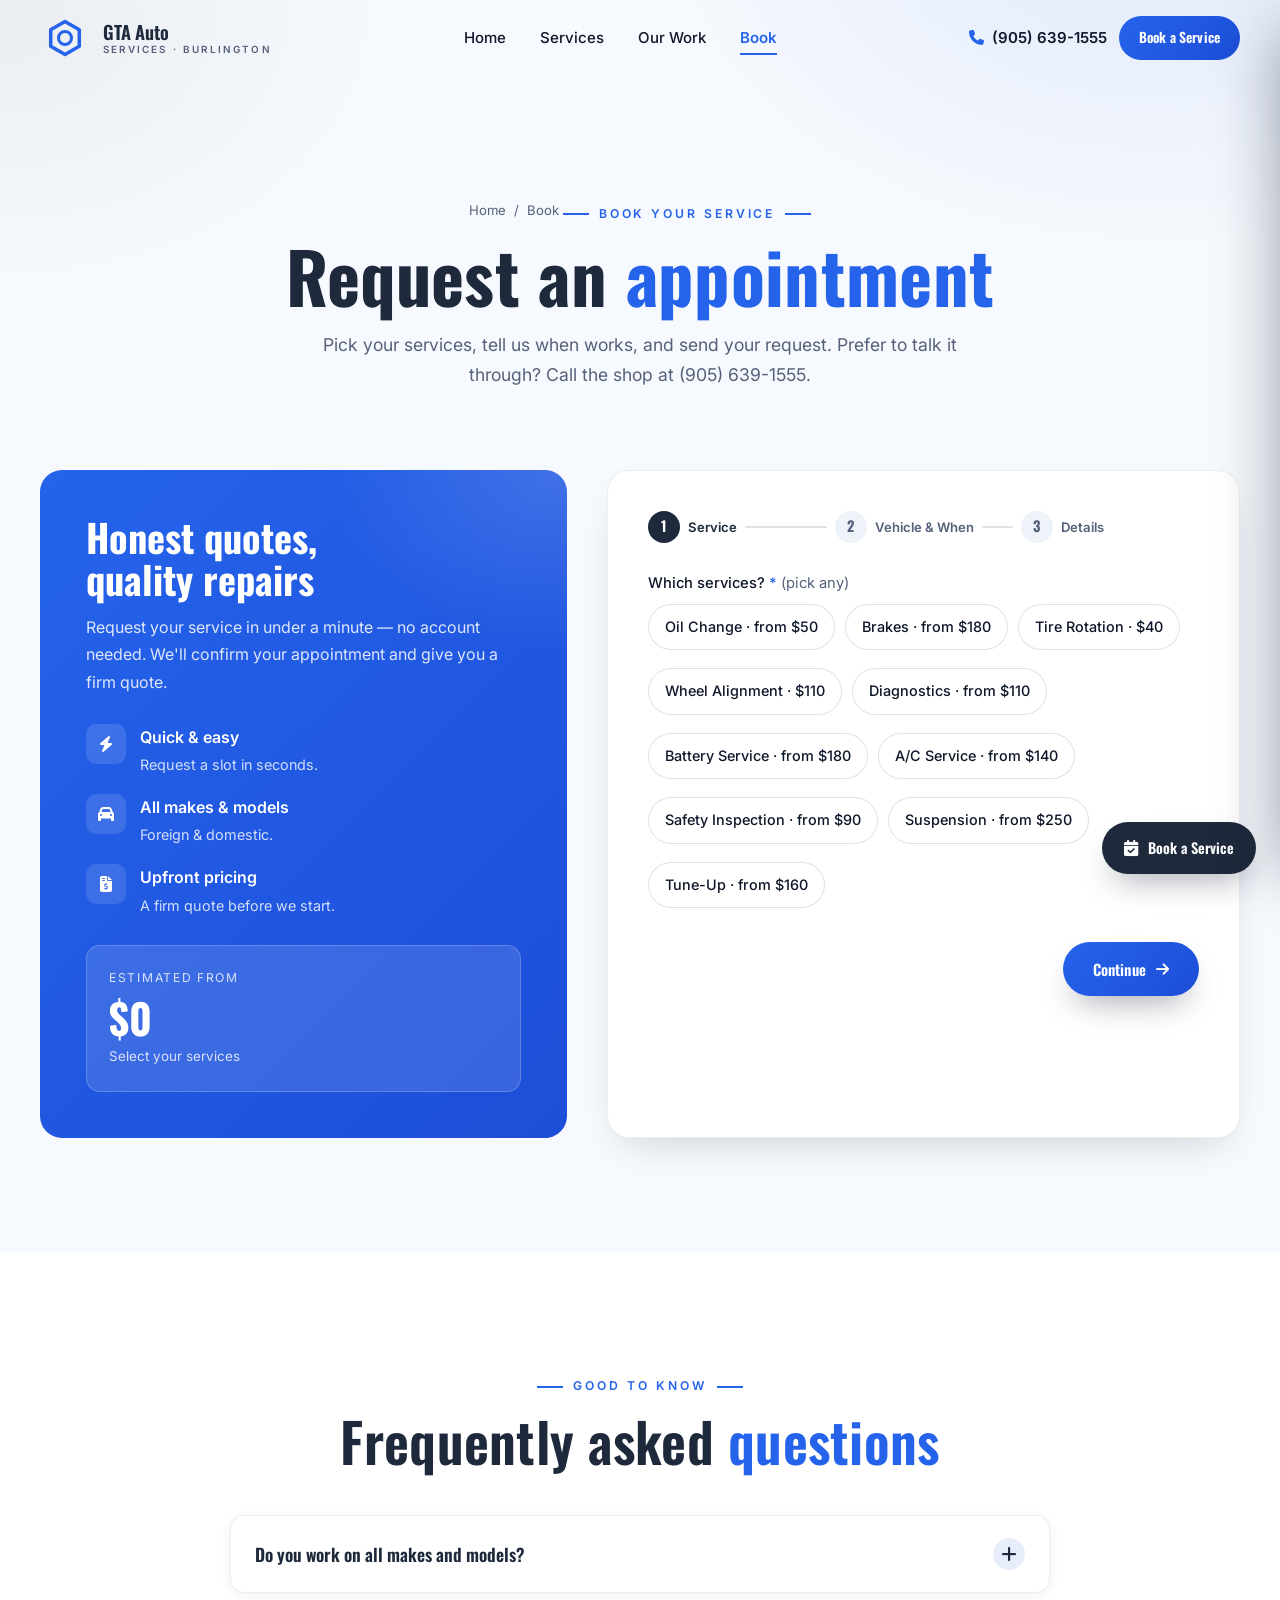
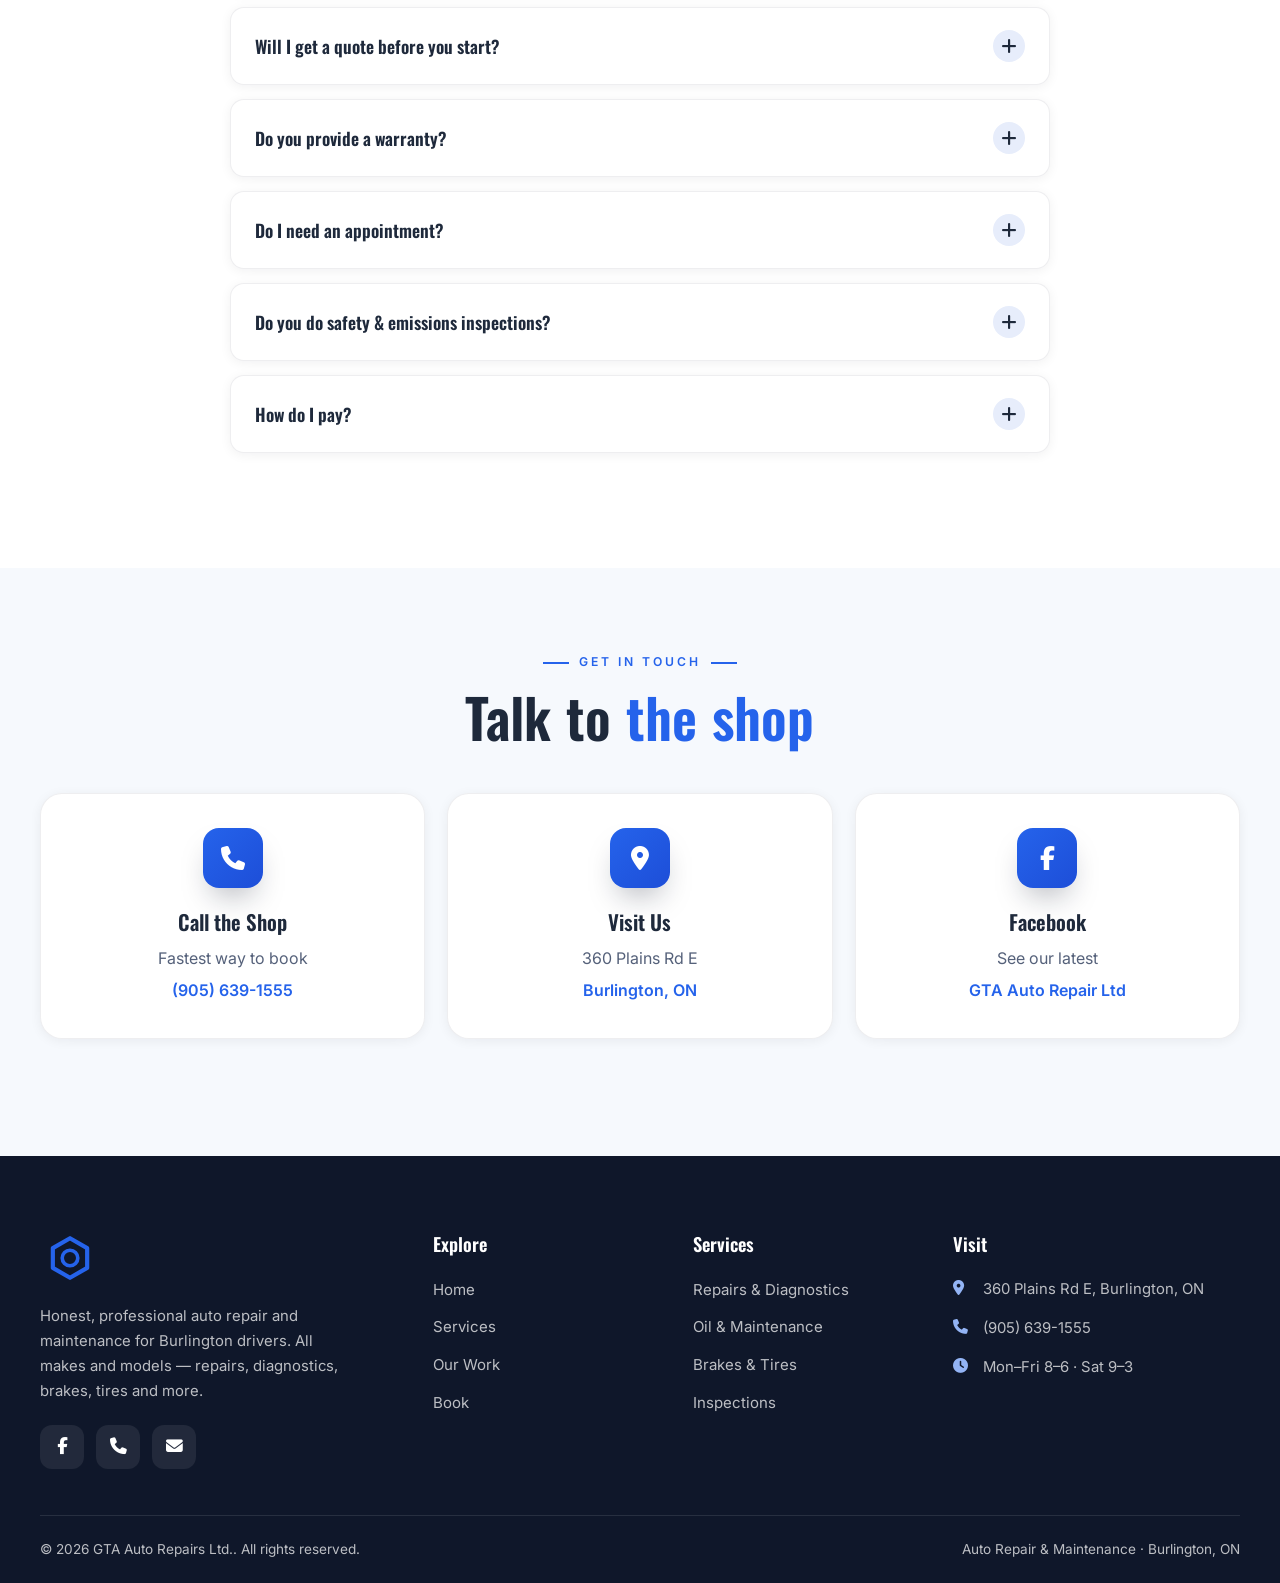
==== commit 0d817c8b: "New logo: distinctive SVG mark (logo-generator skill) + matching favicon" ====
--- a/book.html
+++ b/book.html
@@ -35,7 +35,7 @@
   <header class="site-header" id="header">
     <div class="container nav">
       <a href="index.html" class="brand" aria-label="GTA Auto Repairs Ltd. home">
-        <img src="assets/logo-mark.png" alt="GTA Auto Repairs Ltd." class="brand-logo" />
+        <img src="assets/logo-mark.svg" alt="GTA Auto Repairs Ltd." class="brand-logo" />
         <span class="brand-name"><b>GTA Auto</b><small>Services · Burlington</small></span>
       </a>
       <nav class="nav-links" aria-label="Primary">
@@ -56,7 +56,7 @@
   <div class="scrim" id="scrim"></div>
   <aside class="mobile-drawer" id="drawer" aria-label="Mobile menu">
     <div class="drawer-head">
-      <img src="assets/logo-mark.png" alt="GTA Auto Repairs Ltd." style="height:44px;border-radius:10px" />
+      <img src="assets/logo-mark.svg" alt="GTA Auto Repairs Ltd." style="height:44px;border-radius:10px" />
       <button class="drawer-close" id="drawerClose" aria-label="Close menu"><i class="fa-solid fa-xmark"></i></button>
     </div>
     <nav>
@@ -243,7 +243,7 @@
     <div class="container">
       <div class="footer-top">
         <div class="footer-brand">
-          <img src="assets/logo-mark.png" alt="GTA Auto Repairs Ltd." class="brand-logo-f" />
+          <img src="assets/logo-mark.svg" alt="GTA Auto Repairs Ltd." class="brand-logo-f" />
           <p>Honest, professional auto repair and maintenance for Burlington drivers. All makes and models — repairs, diagnostics, brakes, tires and more.</p>
           <div class="footer-social">
             <a href="https://www.facebook.com/p/GTA-Auto-Repair-Ltd-100054621751437/" target="_blank" rel="noopener" aria-label="Facebook"><i class="fa-brands fa-facebook-f"></i></a>
--- a/css/styles.css
+++ b/css/styles.css
@@ -472,3 +472,6 @@
 @media (prefers-reduced-motion: reduce){
   .ambient-gear, .ambient-blob, .hero-tag { animation: none; }
 }
+
+/* flat SVG logo mark */
+.brand-logo{box-shadow:none!important;border-radius:0!important;}
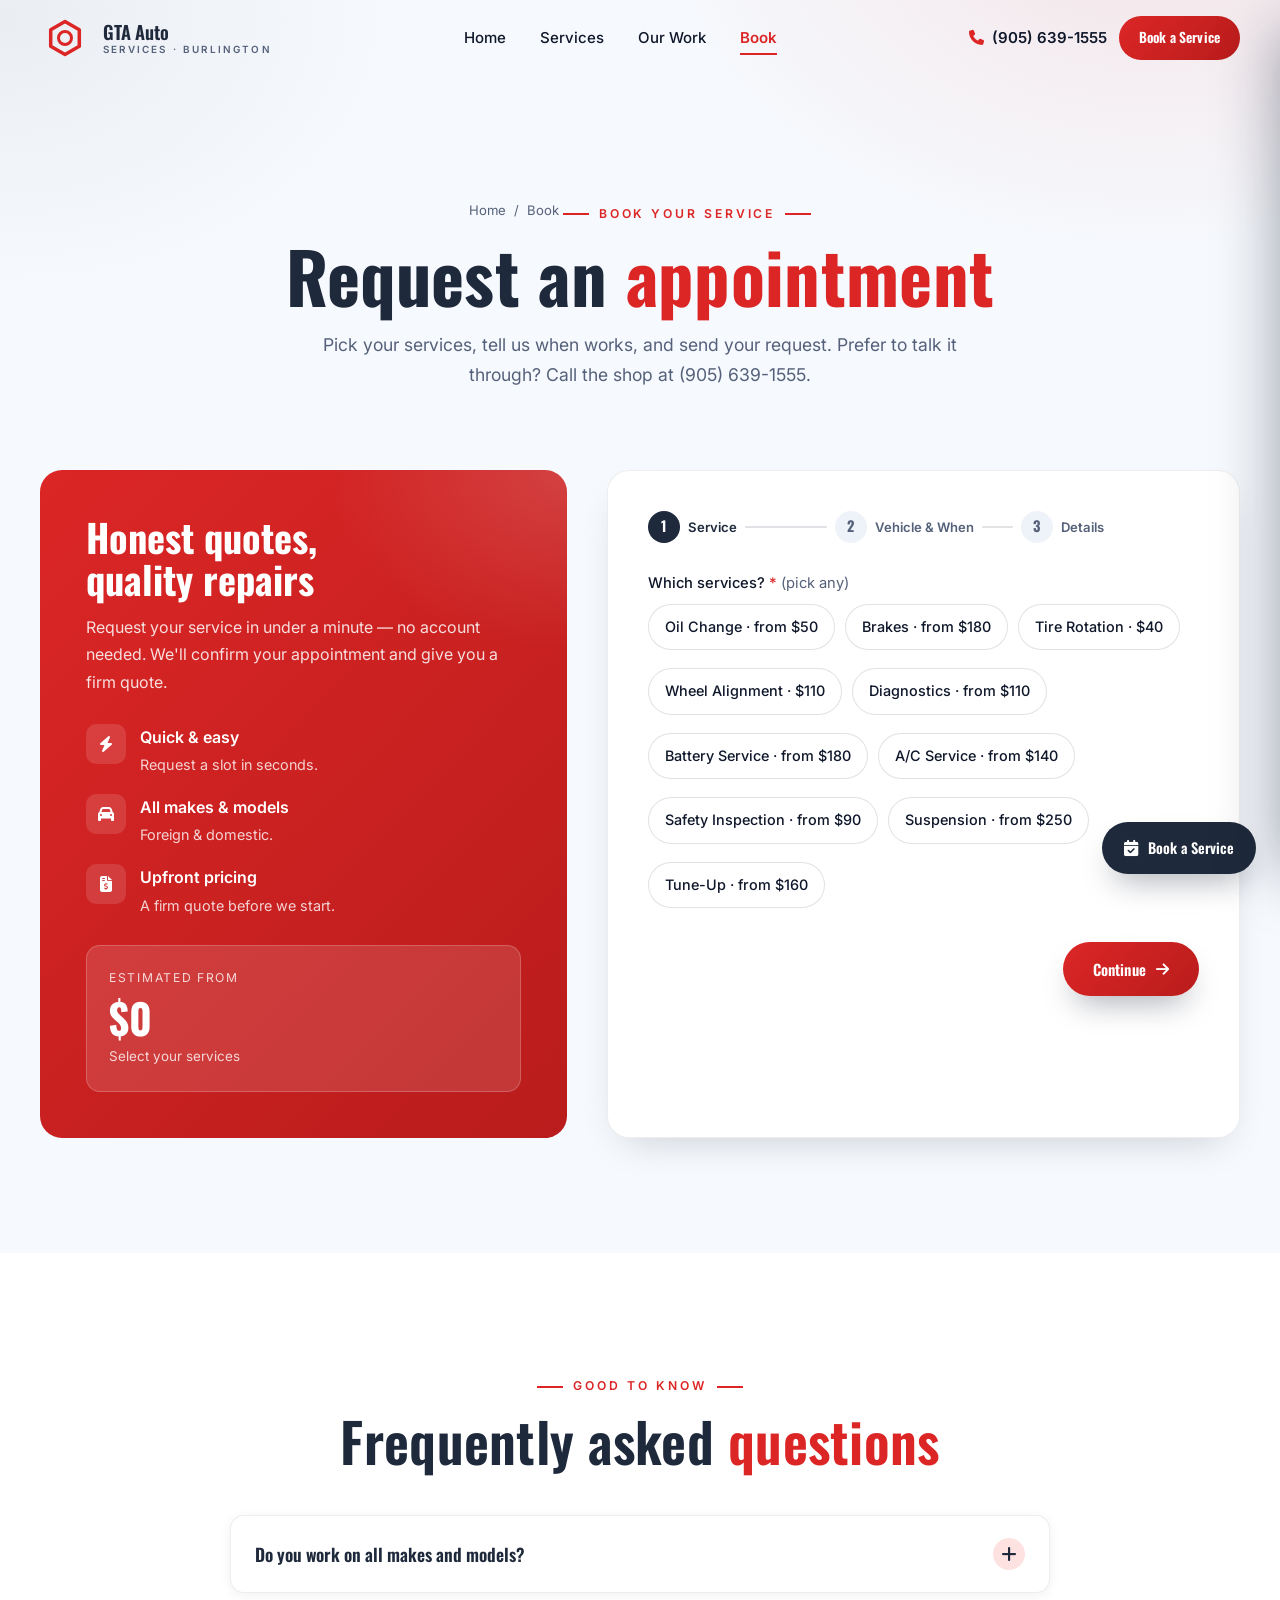
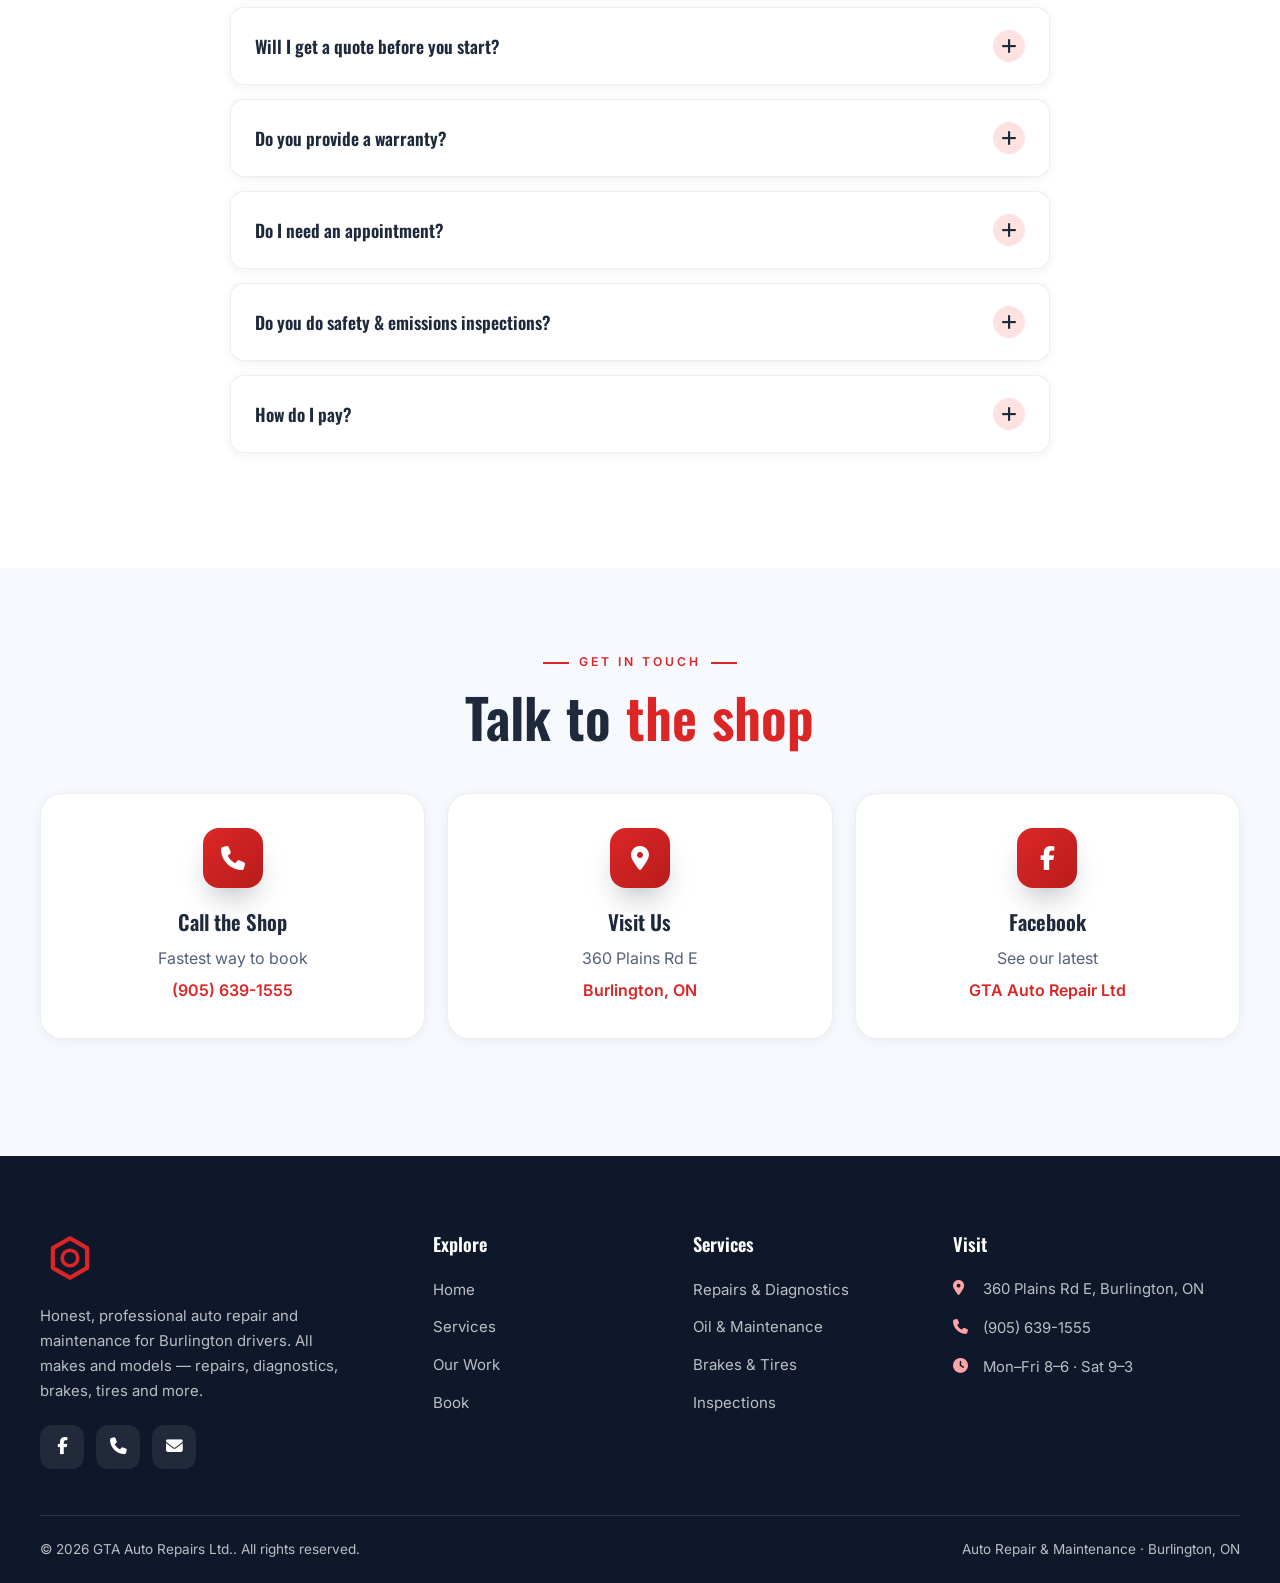
==== commit 1319d3a4: "Per-client theme: distinct palette (+ real logo where the shop has one)" ====
--- a/book.html
+++ b/book.html
@@ -5,7 +5,7 @@
   <meta name="viewport" content="width=device-width, initial-scale=1.0" />
   <title>Book a Service | GTA Auto Repairs Ltd. — Burlington, ON</title>
   <meta name="description" content="Book a service at GTA Auto Repairs Ltd. in Burlington, ON. Choose your services, tell us when, and request your appointment — oil changes, brakes, diagnostics, tires and more. All makes & models." />
-  <meta name="theme-color" content="#2563EB" />
+  <meta name="theme-color" content="#DC2626" />
   <meta property="og:title" content="Book a Service | GTA Auto Repairs Ltd." />
   <meta property="og:description" content="Request your appointment in seconds — or call (905) 639-1555 for an honest quote." />
 
--- a/css/styles.css
+++ b/css/styles.css
@@ -13,9 +13,9 @@
 
   --navy: #1E293B;
   --navy-deep: #0F172A;
-  --navy-bright: #2563EB;
-  --navy-soft: #E7EDFB;
-  --navy-grad: linear-gradient(135deg, #2563EB, #1D4ED8);
+  --navy-bright: #DC2626;
+  --navy-soft: #FEE2E2;
+  --navy-grad: linear-gradient(135deg, #DC2626, #B91C1C);
 
   --accent: #D97706; /* subtle brass for stars/premium touches */
 
@@ -53,7 +53,7 @@
 body::before {
   content: ""; position: fixed; inset: 0; z-index: -2;
   background:
-    radial-gradient(900px 620px at 90% -10%, rgba(37,99,235,0.10), transparent 55%),
+    radial-gradient(900px 620px at 90% -10%, rgba(220,38,38,0.10), transparent 55%),
     radial-gradient(720px 500px at 0% 2%, rgba(15,23,42,0.05), transparent 55%),
     var(--bg);
 }
@@ -131,8 +131,8 @@
 .hero { position: relative; padding: clamp(130px, 16vw, 186px) 0 clamp(60px, 8vw, 96px); overflow: hidden; }
 .hero-grid { display: grid; grid-template-columns: 1.08fr 0.92fr; gap: 46px; align-items: center; }
 .hero-badge { display: inline-flex; align-items: center; gap: 10px; padding: 8px 16px; background: var(--surface); border: 1px solid var(--line); border-radius: 100px; font-size: 0.78rem; font-weight: 600; letter-spacing: 0.06em; color: var(--navy); box-shadow: var(--shadow-sm); }
-.hero-badge .dot { width: 8px; height: 8px; border-radius: 50%; background: var(--navy-bright); box-shadow: 0 0 0 4px rgba(37,99,235,0.18); animation: pulse 2s infinite; }
-@keyframes pulse { 0%,100% { box-shadow: 0 0 0 4px rgba(37,99,235,0.2); } 50% { box-shadow: 0 0 0 8px rgba(37,99,235,0); } }
+.hero-badge .dot { width: 8px; height: 8px; border-radius: 50%; background: var(--navy-bright); box-shadow: 0 0 0 4px rgba(220,38,38,0.18); animation: pulse 2s infinite; }
+@keyframes pulse { 0%,100% { box-shadow: 0 0 0 4px rgba(220,38,38,0.2); } 50% { box-shadow: 0 0 0 8px rgba(220,38,38,0); } }
 .hero-title { font-family: var(--font-display); font-weight: 700; color: var(--navy); font-size: clamp(2.8rem, 6.4vw, 5rem); line-height: 1.02; letter-spacing: -0.02em; margin: 22px 0 0; }
 .hero-title em { font-style: normal; color: var(--navy-bright); }
 .hero-sub { margin-top: 22px; max-width: 52ch; font-size: 1.12rem; color: var(--ink-soft); }
@@ -143,7 +143,7 @@
 .hero-meta .divider { width: 1px; height: 40px; background: var(--line); }
 
 .hero-visual { position: relative; display: grid; place-items: center; min-height: 460px; }
-.hero-visual::before { content: ""; position: absolute; width: 74%; height: 74%; border-radius: 50%; background: radial-gradient(circle, rgba(37,99,235,0.16), transparent 66%); filter: blur(50px); }
+.hero-visual::before { content: ""; position: absolute; width: 74%; height: 74%; border-radius: 50%; background: radial-gradient(circle, rgba(220,38,38,0.16), transparent 66%); filter: blur(50px); }
 .hero-photo-wrap { position: relative; width: min(420px, 100%); }
 .hero-photo { position: relative; border-radius: 22px; overflow: hidden; border: 6px solid #fff; box-shadow: var(--shadow-lg); aspect-ratio: 4 / 5; }
 .hero-photo img { width: 100%; height: 100%; object-fit: cover; }
@@ -284,7 +284,7 @@
 .footer-links a:hover { color: #fff; padding-left: 5px; }
 .footer-contact { display: grid; gap: 14px; font-size: 0.93rem; }
 .footer-contact a, .footer-contact span { display: flex; gap: 12px; align-items: flex-start; }
-.footer-contact i { color: #93B4F5; width: 18px; margin-top: 4px; }
+.footer-contact i { color: #FCA5A5; width: 18px; margin-top: 4px; }
 .footer-social { display: flex; gap: 12px; margin-top: 20px; }
 .footer-social a { width: 44px; height: 44px; border-radius: 12px; background: rgba(255,255,255,0.08); display: grid; place-items: center; color: #fff; font-size: 1.05rem; transition: background 0.3s, transform 0.3s; }
 .footer-social a:hover { background: var(--navy-bright); transform: translateY(-4px); }
@@ -299,9 +299,9 @@
 .to-top { position: fixed; bottom: 26px; left: 24px; z-index: 90; width: 50px; height: 50px; border-radius: 50%; background: #fff; border: 1px solid var(--line); color: var(--navy); display: grid; place-items: center; font-size: 1.05rem; box-shadow: var(--shadow-sm); opacity: 0; visibility: hidden; transform: translateY(14px); transition: opacity 0.35s, transform 0.35s, visibility 0.35s; }
 .to-top.show { opacity: 1; visibility: visible; transform: translateY(0); }
 .toast-wrap { position: fixed; bottom: 26px; left: 50%; transform: translateX(-50%); z-index: 400; display: grid; gap: 10px; width: min(92vw, 400px); }
-.toast { background: var(--navy); color: #fff; padding: 15px 18px; border-radius: 12px; display: flex; align-items: center; gap: 12px; box-shadow: var(--shadow-lg); transform: translateY(20px); opacity: 0; transition: transform 0.4s var(--ease), opacity 0.4s; border-left: 3px solid #93B4F5; }
+.toast { background: var(--navy); color: #fff; padding: 15px 18px; border-radius: 12px; display: flex; align-items: center; gap: 12px; box-shadow: var(--shadow-lg); transform: translateY(20px); opacity: 0; transition: transform 0.4s var(--ease), opacity 0.4s; border-left: 3px solid #FCA5A5; }
 .toast.show { transform: translateY(0); opacity: 1; }
-.toast i { color: #93B4F5; font-size: 1.15rem; }
+.toast i { color: #FCA5A5; font-size: 1.15rem; }
 
 /* ============ PAGE HERO ============ */
 .page-hero { padding: clamp(140px, 15vw, 190px) 0 clamp(40px, 5vw, 64px); text-align: center; position: relative; overflow: hidden; }
@@ -344,7 +344,7 @@
 .field label .req { color: var(--navy-bright); }
 .field input, .field textarea, .field select { width: 100%; padding: 13px 15px; border-radius: 10px; border: 1.5px solid var(--line); background: #fff; color: var(--ink); transition: border 0.25s, box-shadow 0.25s; }
 .field input::placeholder, .field textarea::placeholder { color: #94A3B8; }
-.field input:focus, .field textarea:focus, .field select:focus { outline: none; border-color: var(--navy-bright); box-shadow: 0 0 0 4px rgba(37,99,235,0.12); }
+.field input:focus, .field textarea:focus, .field select:focus { outline: none; border-color: var(--navy-bright); box-shadow: 0 0 0 4px rgba(220,38,38,0.12); }
 .field textarea { resize: vertical; min-height: 90px; }
 .field-row { display: grid; grid-template-columns: 1fr 1fr; gap: 16px; }
 .hp { position: absolute; left: -9999px; opacity: 0; height: 0; }
@@ -353,7 +353,7 @@
 .chip-opt input { position: absolute; opacity: 0; inset: 0; cursor: pointer; }
 .chip-opt span { display: inline-flex; align-items: center; gap: 8px; padding: 10px 16px; border-radius: 100px; border: 1.5px solid var(--line); background: #fff; color: var(--ink); font-weight: 500; font-size: 0.9rem; transition: all 0.25s; cursor: pointer; }
 .chip-opt input:checked + span { background: var(--navy); color: #fff; border-color: var(--navy); }
-.chip-opt input:focus-visible + span { box-shadow: 0 0 0 4px rgba(37,99,235,0.2); }
+.chip-opt input:focus-visible + span { box-shadow: 0 0 0 4px rgba(220,38,38,0.2); }
 .form-nav { display: flex; justify-content: space-between; gap: 12px; margin-top: 26px; }
 .form-nav .btn--ghost.hidden { visibility: hidden; }
 .form-success { display: none; text-align: center; padding: 20px 10px; animation: fade 0.5s var(--ease); }
@@ -426,9 +426,9 @@
 /* ===== BAJE AUTO — theme overrides + Motion layer ===== */
 :root { --font-display: "Oswald", system-ui, sans-serif; }
 .hero-title, .section-title, .page-hero h1 { letter-spacing: 0.005em; }
-.btn { --bg: linear-gradient(135deg, #2563EB, #1D4ED8); --fg: #fff; }
+.btn { --bg: linear-gradient(135deg, #DC2626, #B91C1C); --fg: #fff; }
 .btn--ghost { --bg: transparent; --fg: var(--navy); }
-.btn--white { --bg: #fff; --fg: #1D4ED8; }
+.btn--white { --bg: #fff; --fg: #B91C1C; }
 .brand-logo { border-radius: 12px; height: 50px; box-shadow: var(--shadow-sm); }
 .footer-brand .brand-logo-f { border-radius: 12px; height: 60px; }
 .marquee { background: #0F172A; }
@@ -447,9 +447,9 @@
 .hero-bg { position: absolute; inset: 0; z-index: 0; overflow: hidden; pointer-events: none; }
 .hero > .container.hero-grid { position: relative; z-index: 1; }
 .ambient-blob { position: absolute; border-radius: 50%; filter: blur(50px); will-change: transform; animation: ambBlob 16s ease-in-out infinite; }
-.ambient-blob.b1 { width: 460px; height: 460px; top: -90px; left: -50px; background: radial-gradient(circle, rgba(37,99,235,0.7), transparent 70%); opacity: 0.55; }
+.ambient-blob.b1 { width: 460px; height: 460px; top: -90px; left: -50px; background: radial-gradient(circle, rgba(220,38,38,0.7), transparent 70%); opacity: 0.55; }
 .ambient-blob.b2 { width: 400px; height: 400px; bottom: -110px; right: -30px; background: radial-gradient(circle, rgba(217,119,6,0.6), transparent 70%); opacity: 0.45; animation-duration: 20s; animation-delay: -5s; }
-.ambient-blob.b3 { width: 430px; height: 430px; bottom: -30px; left: 30%; background: radial-gradient(circle, rgba(96,165,250,0.7), transparent 70%); opacity: 0.42; animation-duration: 24s; animation-delay: -9s; }
+.ambient-blob.b3 { width: 430px; height: 430px; bottom: -30px; left: 30%; background: radial-gradient(circle, rgba(252,165,165,0.7), transparent 70%); opacity: 0.42; animation-duration: 24s; animation-delay: -9s; }
 .ambient-gear { position: absolute; will-change: transform; }
 .ambient-gear.g1 { width: 300px; top: -64px; left: 30%; opacity: 0.12; animation: ambSpin 20s linear infinite; }
 .ambient-gear.g2 { width: 156px; bottom: -40px; left: 3%; opacity: 0.14; animation: ambSpinRev 14s linear infinite; }
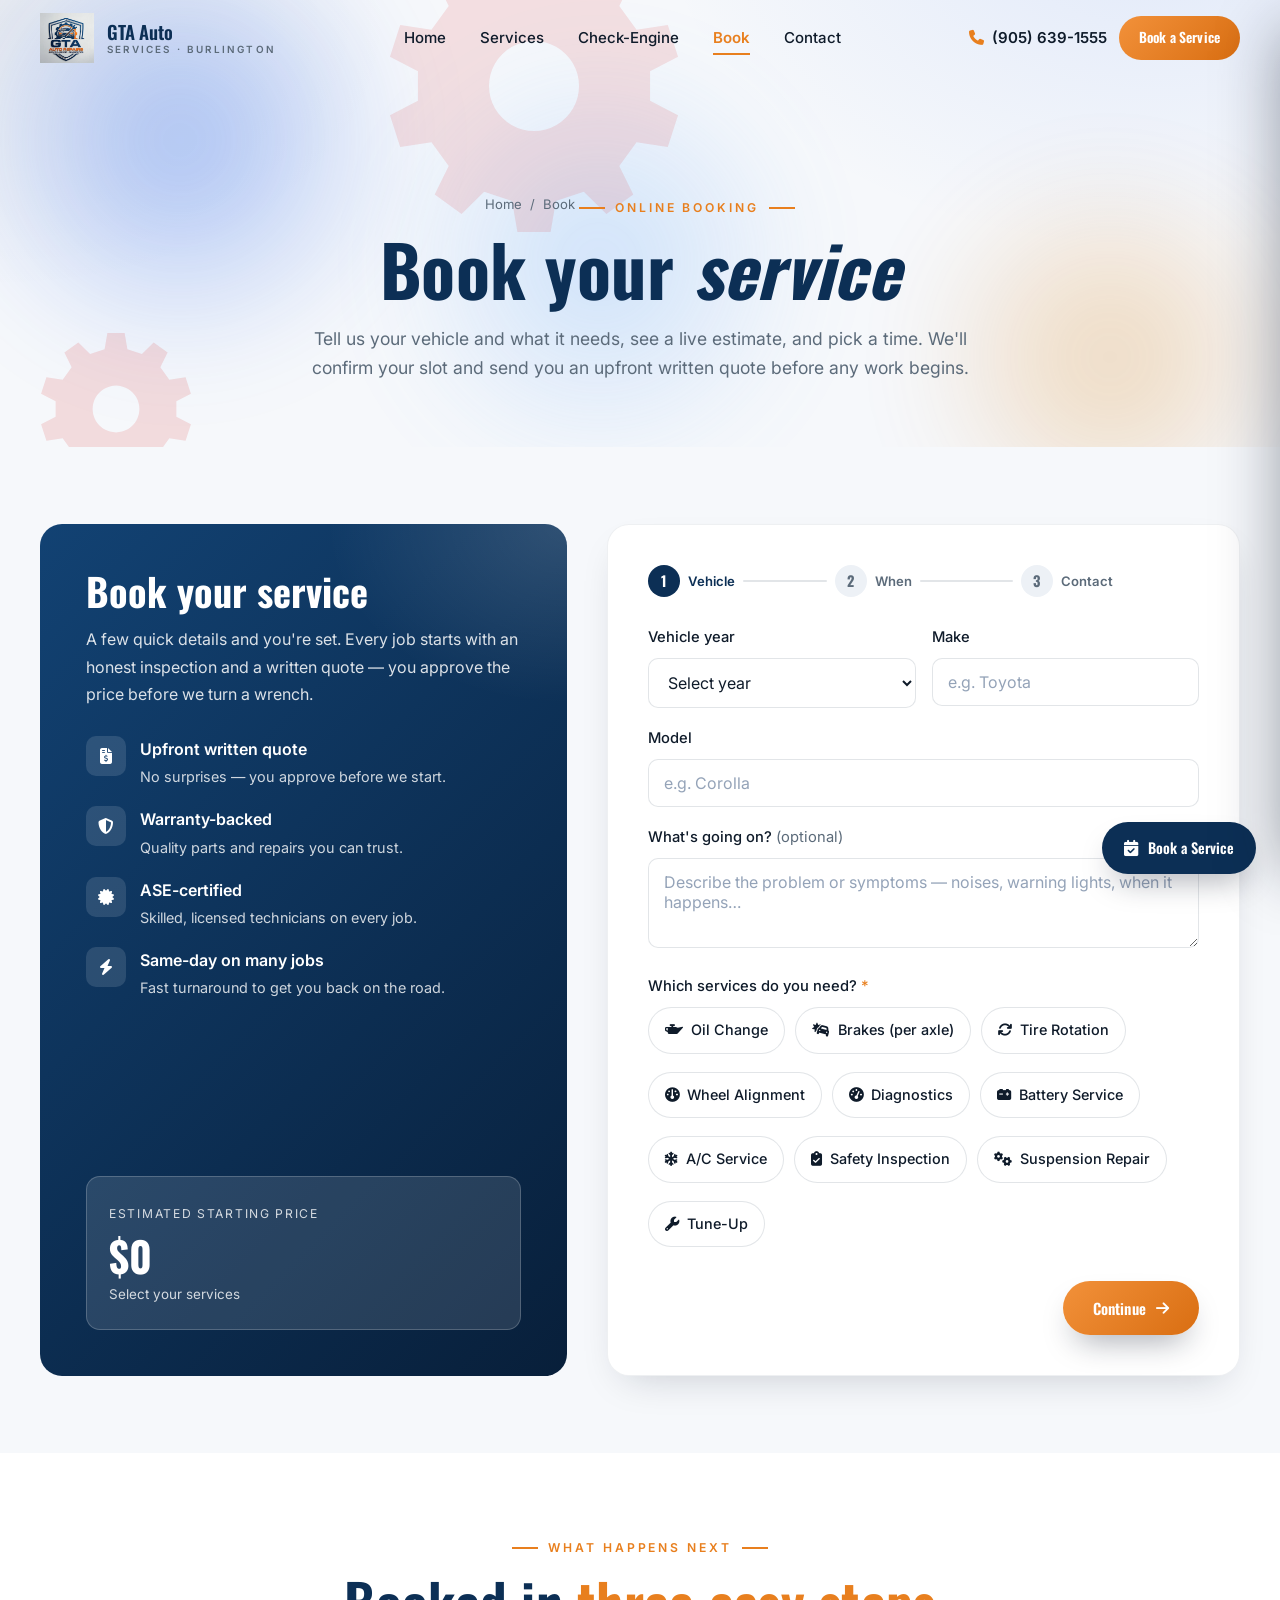
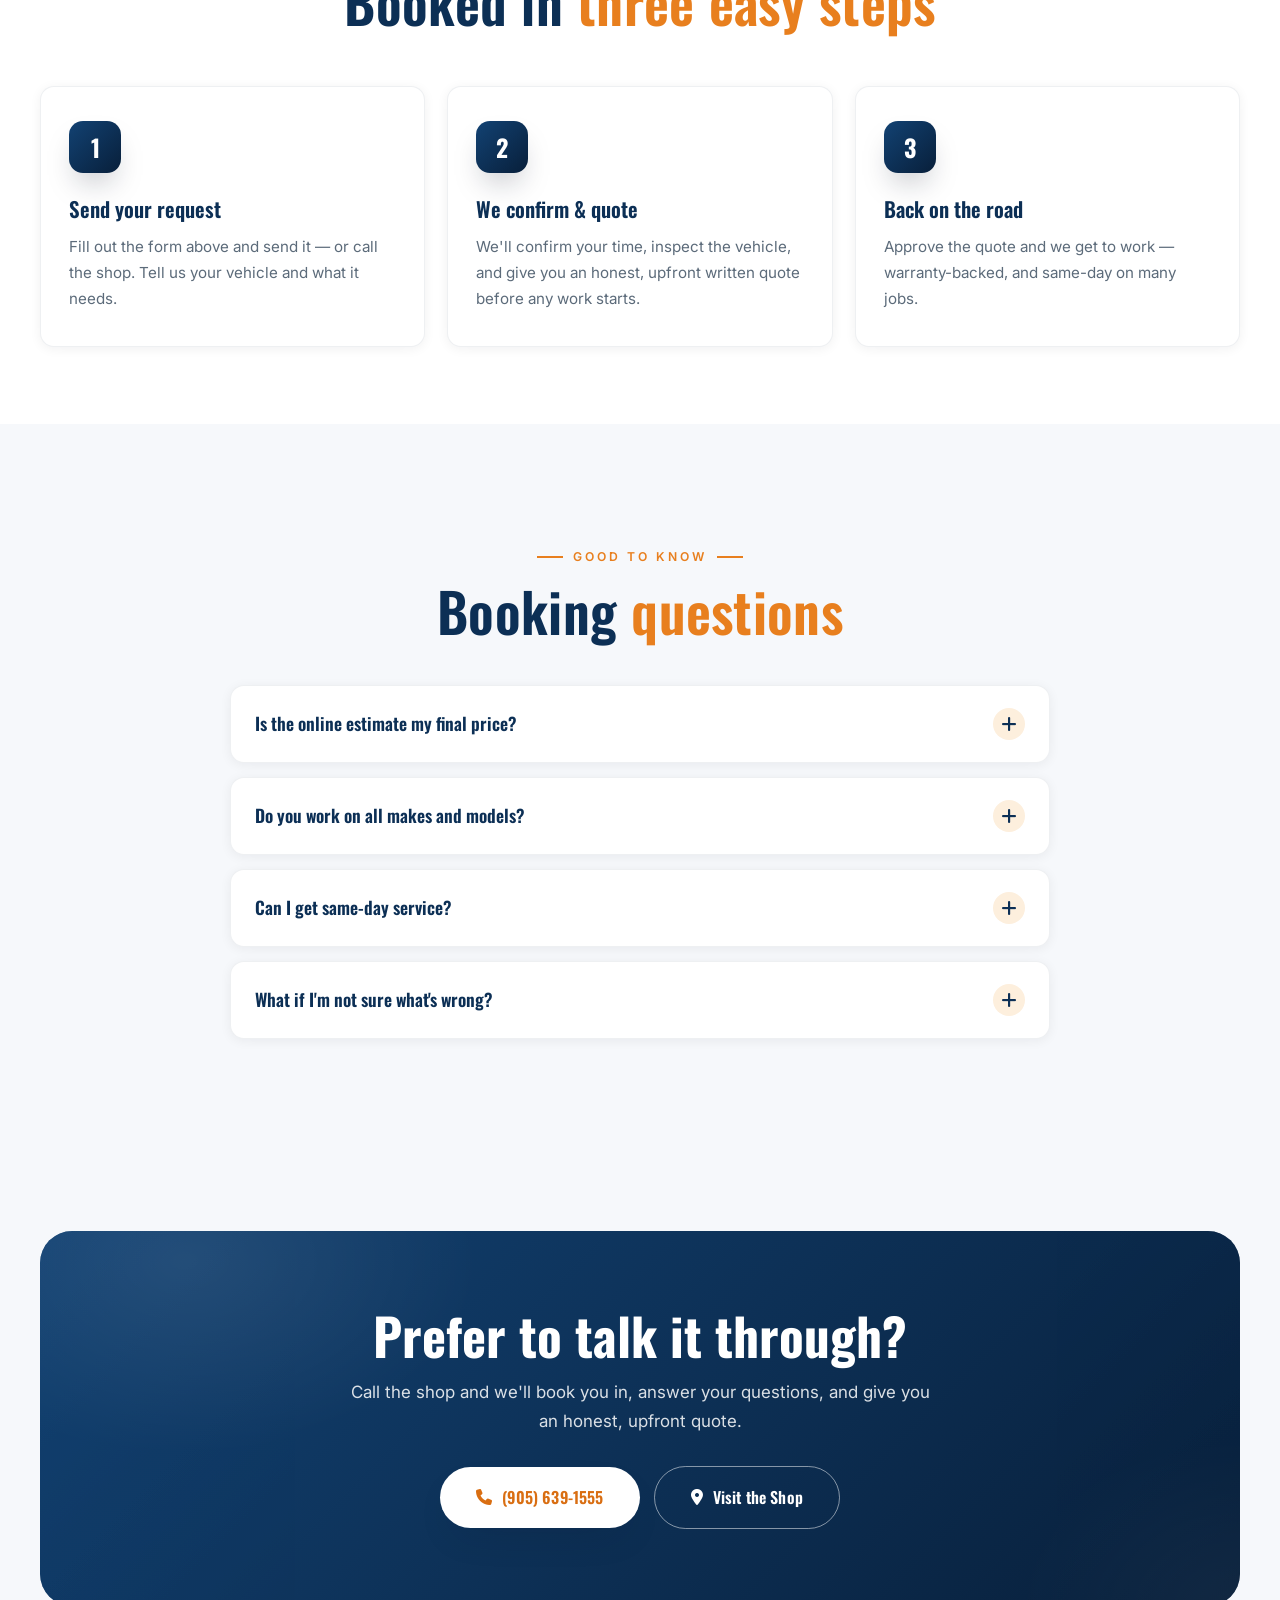
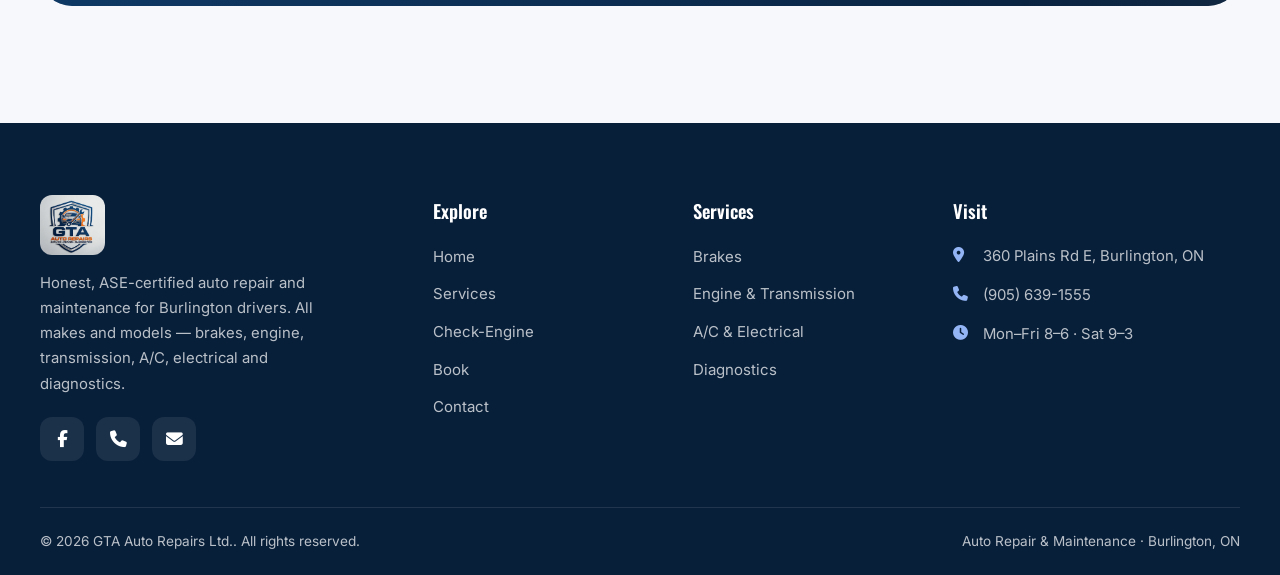
==== commit 5e6b3e64: "Rebuild to new spec: 5-page core set, real logo + brand palette, real Burlington details" ====
--- a/book.html
+++ b/book.html
@@ -3,11 +3,13 @@
 <head>
   <meta charset="UTF-8" />
   <meta name="viewport" content="width=device-width, initial-scale=1.0" />
-  <title>Book a Service | GTA Auto Repairs Ltd. — Burlington, ON</title>
-  <meta name="description" content="Book a service at GTA Auto Repairs Ltd. in Burlington, ON. Choose your services, tell us when, and request your appointment — oil changes, brakes, diagnostics, tires and more. All makes & models." />
-  <meta name="theme-color" content="#DC2626" />
-  <meta property="og:title" content="Book a Service | GTA Auto Repairs Ltd." />
-  <meta property="og:description" content="Request your appointment in seconds — or call (905) 639-1555 for an honest quote." />
+  <title>Book a Service | GTA Auto Repairs Ltd. · Burlington, ON</title>
+  <meta name="description" content="Book your auto service online at GTA Auto Repairs Ltd. in Burlington, ON. Tell us your vehicle and service, get a live estimate, and pick a time. Upfront written quotes, warranty-backed, ASE-certified. Call (905) 639-1555." />
+  <meta name="theme-color" content="#0C2F55" />
+  <meta property="og:type" content="website" />
+  <meta property="og:site_name" content="GTA Auto Repairs Ltd." />
+  <meta property="og:title" content="Book a Service | GTA Auto Repairs Ltd. · Burlington, ON" />
+  <meta property="og:description" content="Book your auto repair or maintenance online — live estimate, upfront written quote, warranty-backed work. All makes & models." />
 
   <link rel="icon" type="image/svg+xml" href="assets/favicon.svg" />
   <link rel="preconnect" href="https://fonts.googleapis.com" />
@@ -19,13 +21,16 @@
   <script type="application/ld+json">
   {
     "@context": "https://schema.org",
-    "@type": "FAQPage",
-    "mainEntity": [
-      { "@type": "Question", "name": "Do you work on all makes and models?", "acceptedAnswer": { "@type": "Answer", "text": "Yes — foreign and domestic, cars, SUVs and light trucks." } },
-      { "@type": "Question", "name": "Will I get a quote before you start?", "acceptedAnswer": { "@type": "Answer", "text": "Always. We diagnose first and give you a firm, upfront quote before any work begins." } },
-      { "@type": "Question", "name": "Do you provide a warranty?", "acceptedAnswer": { "@type": "Answer", "text": "Yes — our repairs are backed by a workmanship warranty. Ask us for the details on your service." } },
-      { "@type": "Question", "name": "Where are you located?", "acceptedAnswer": { "@type": "Answer", "text": "360 Plains Rd E, Burlington, ON L7T 2C8. Call us at (905) 639-1555." } }
-    ]
+    "@type": "AutoRepair",
+    "name": "GTA Auto Repairs Ltd.",
+    "description": "Honest, ASE-certified auto repair and maintenance in Burlington — brakes, engine, transmission, A/C, electrical, diagnostics, oil and tires. All makes & models, warranty-backed.",
+    "priceRange": "$$",
+    "telephone": "+1-905-639-1555",
+    "email": "info@gtaautorepairs.ca",
+    "address": { "@type": "PostalAddress", "streetAddress": "360 Plains Rd E", "addressLocality": "Burlington", "addressRegion": "ON", "postalCode": "L7T 2C8", "addressCountry": "CA" },
+    "areaServed": "Burlington",
+    "openingHours": ["Mo-Fr 08:00-18:00", "Sa 09:00-15:00"],
+    "sameAs": ["https://www.facebook.com/p/GTA-Auto-Repair-Ltd-100054621751437/"]
   }
   </script>
 </head>
@@ -35,18 +40,19 @@
   <header class="site-header" id="header">
     <div class="container nav">
       <a href="index.html" class="brand" aria-label="GTA Auto Repairs Ltd. home">
-        <img src="assets/logo-mark.svg" alt="GTA Auto Repairs Ltd." class="brand-logo" />
+        <img src="assets/logo-mark.png" alt="GTA Auto Repairs Ltd." class="brand-logo" />
         <span class="brand-name"><b>GTA Auto</b><small>Services · Burlington</small></span>
       </a>
       <nav class="nav-links" aria-label="Primary">
         <a href="index.html">Home</a>
         <a href="services.html">Services</a>
-        <a href="index.html#gallery">Our Work</a>
+        <a href="diagnostics.html">Check-Engine</a>
         <a href="book.html" class="active">Book</a>
+        <a href="contact.html">Contact</a>
       </nav>
       <div class="nav-actions">
         <a href="tel:+19056391555" class="nav-phone"><i class="fa-solid fa-phone"></i> (905) 639-1555</a>
-        <a href="#quote" class="btn btn--sm">Book a Service</a>
+        <a href="book.html#quote" class="btn btn--sm">Book a Service</a>
         <button class="menu-toggle" id="menuToggle" aria-label="Open menu"><i class="fa-solid fa-bars"></i></button>
       </div>
     </div>
@@ -56,184 +62,258 @@
   <div class="scrim" id="scrim"></div>
   <aside class="mobile-drawer" id="drawer" aria-label="Mobile menu">
     <div class="drawer-head">
-      <img src="assets/logo-mark.svg" alt="GTA Auto Repairs Ltd." style="height:44px;border-radius:10px" />
+      <img src="assets/logo-mark.png" alt="GTA Auto Repairs Ltd." style="height:44px" />
       <button class="drawer-close" id="drawerClose" aria-label="Close menu"><i class="fa-solid fa-xmark"></i></button>
     </div>
     <nav>
       <a href="index.html">Home <i class="fa-solid fa-chevron-right"></i></a>
       <a href="services.html">Services <i class="fa-solid fa-chevron-right"></i></a>
-      <a href="index.html#gallery">Our Work <i class="fa-solid fa-chevron-right"></i></a>
+      <a href="diagnostics.html">Check-Engine Light <i class="fa-solid fa-chevron-right"></i></a>
       <a href="book.html" class="active">Book <i class="fa-solid fa-chevron-right"></i></a>
+      <a href="contact.html">Contact <i class="fa-solid fa-chevron-right"></i></a>
     </nav>
     <div class="drawer-cta">
-      <a href="#quote" class="btn btn--block">Book a Service</a>
-      <a href="tel:+19056391555" class="btn btn--ghost btn--block"><i class="fa-solid fa-phone"></i> Call the Shop</a>
+      <a href="book.html#quote" class="btn btn--block">Book a Service</a>
+      <a href="tel:+19056391555" class="btn btn--navy btn--block"><i class="fa-solid fa-phone"></i> Call the Shop</a>
     </div>
     <div class="drawer-contact">
       <a href="tel:+19056391555"><i class="fa-solid fa-phone"></i> (905) 639-1555</a>
-      <span><i class="fa-solid fa-location-dot"></i> 360 Plains Rd E, Burlington</span>
+      <span><i class="fa-solid fa-location-dot"></i> 360 Plains Rd E, Burlington, ON</span>
     </div>
   </aside>
 
   <!-- ============ PAGE HERO ============ -->
   <section class="page-hero">
-    <div class="container">
-      <div class="breadcrumbs reveal"><a href="index.html">Home</a> <span>/</span> <span>Book</span></div>
-      <span class="eyebrow eyebrow--center reveal d1" style="margin-top:14px">Book Your Service</span>
-      <h1 class="reveal d1">Request an <span class="text-accent">appointment</span></h1>
-      <p class="reveal d2">Pick your services, tell us when works, and send your request. Prefer to talk it through? Call the shop at (905) 639-1555.</p>
+    <div class="hero-bg" aria-hidden="true">
+      <span class="ambient-blob b1"></span>
+      <span class="ambient-blob b2"></span>
+      <span class="ambient-blob b3"></span>
+      <img class="ambient-gear g1" src="assets/gear.svg" alt="" />
+      <img class="ambient-gear g2" src="assets/gear.svg" alt="" />
+    </div>
+    <div class="container">
+      <nav class="breadcrumbs reveal" aria-label="Breadcrumb">
+        <a href="index.html">Home</a> <span>/</span> <span>Book</span>
+      </nav>
+      <span class="eyebrow eyebrow--center reveal">Online Booking</span>
+      <h1 class="reveal d1">Book your <em>service</em></h1>
+      <p class="reveal d2">Tell us your vehicle and what it needs, see a live estimate, and pick a time. We'll confirm your slot and send you an upfront written quote before any work begins.</p>
     </div>
   </section>
 
   <!-- ============ BOOKING FORM ============ -->
-  <section class="section" id="quote" style="padding-top:16px">
+  <section class="section section--tight" id="quote">
     <div class="container">
       <div class="quote-wrap">
+
+        <!-- LEFT — pitch + live estimate -->
         <div class="quote-side reveal">
-          <h2>Honest quotes,<br/>quality repairs</h2>
-          <p>Request your service in under a minute — no account needed. We'll confirm your appointment and give you a firm quote.</p>
+          <h2>Book your service</h2>
+          <p>A few quick details and you're set. Every job starts with an honest inspection and a written quote — you approve the price before we turn a wrench.</p>
           <div class="quote-benefits">
-            <div class="quote-benefit"><i class="fa-solid fa-bolt"></i><div><b>Quick &amp; easy</b><span>Request a slot in seconds.</span></div></div>
-            <div class="quote-benefit"><i class="fa-solid fa-car"></i><div><b>All makes &amp; models</b><span>Foreign &amp; domestic.</span></div></div>
-            <div class="quote-benefit"><i class="fa-solid fa-file-invoice-dollar"></i><div><b>Upfront pricing</b><span>A firm quote before we start.</span></div></div>
+            <div class="quote-benefit"><i class="fa-solid fa-file-invoice-dollar"></i><div><b>Upfront written quote</b><span>No surprises — you approve before we start.</span></div></div>
+            <div class="quote-benefit"><i class="fa-solid fa-shield-halved"></i><div><b>Warranty-backed</b><span>Quality parts and repairs you can trust.</span></div></div>
+            <div class="quote-benefit"><i class="fa-solid fa-certificate"></i><div><b>ASE-certified</b><span>Skilled, licensed technicians on every job.</span></div></div>
+            <div class="quote-benefit"><i class="fa-solid fa-bolt"></i><div><b>Same-day on many jobs</b><span>Fast turnaround to get you back on the road.</span></div></div>
           </div>
           <div class="quote-live">
             <div class="quote-live-card">
-              <div class="label">Estimated from</div>
-              <div class="est" id="estAmount">$0</div>
+              <span class="label">Estimated Starting Price</span>
+              <div class="est"><span id="estAmount">$0</span></div>
               <small id="estMeta">Select your services</small>
             </div>
           </div>
         </div>
 
+        <!-- RIGHT — the multi-step form -->
         <div class="quote-form reveal d1">
           <form id="quoteForm" novalidate>
             <div class="form-body">
+
+              <!-- Stepper -->
               <div class="stepper">
-                <div class="st active"><span class="n">1</span><span class="t">Service</span><span class="bar"></span></div>
-                <div class="st"><span class="n">2</span><span class="t">Vehicle &amp; When</span><span class="bar"></span></div>
-                <div class="st"><span class="n">3</span><span class="t">Details</span></div>
-              </div>
-
-              <!-- STEP 1 -->
+                <div class="st active"><span class="n">1</span><span class="t">Vehicle</span><span class="bar"></span></div>
+                <div class="st"><span class="n">2</span><span class="t">When</span><span class="bar"></span></div>
+                <div class="st"><span class="n">3</span><span class="t">Contact</span></div>
+              </div>
+
+              <!-- STEP 1 — Vehicle & service -->
               <div class="fstep active">
-                <div class="field">
-                  <label>Which services? <span class="req">*</span> <span style="color:var(--ink-soft);font-weight:400">(pick any)</span></label>
+                <div class="field-row">
+                  <div class="field">
+                    <label for="vehYear">Vehicle year</label>
+                    <select id="vehYear" name="vehYear">
+                      <option value="">Select year</option>
+                      <option>2026</option><option>2025</option><option>2024</option><option>2023</option>
+                      <option>2022</option><option>2021</option><option>2020</option><option>2019</option>
+                      <option>2018</option><option>2017</option><option>2016</option><option>2015</option>
+                      <option>2014</option><option>2013</option><option>2012</option><option>2011</option>
+                      <option>2010</option><option>2009</option><option>2008</option><option>2007</option>
+                      <option>2006</option><option>2005</option>
+                      <option value="2004 or older">2004 or older</option>
+                    </select>
+                  </div>
+                  <div class="field">
+                    <label for="vehMake">Make</label>
+                    <input type="text" id="vehMake" name="vehMake" placeholder="e.g. Toyota" />
+                  </div>
+                </div>
+                <div class="field">
+                  <label for="vehModel">Model</label>
+                  <input type="text" id="vehModel" name="vehModel" placeholder="e.g. Corolla" />
+                </div>
+                <div class="field">
+                  <label for="issue">What's going on? <span style="color:var(--ink-soft);font-weight:400">(optional)</span></label>
+                  <textarea id="issue" name="issue" placeholder="Describe the problem or symptoms — noises, warning lights, when it happens…"></textarea>
+                </div>
+                <div class="field">
+                  <label>Which services do you need? <span class="req">*</span></label>
                   <div class="chip-select">
-                    <label class="chip-opt"><input type="checkbox" name="services" value="Oil Change" /><span>Oil Change · from $50</span></label>
-                    <label class="chip-opt"><input type="checkbox" name="services" value="Brakes (per axle)" /><span>Brakes · from $180</span></label>
-                    <label class="chip-opt"><input type="checkbox" name="services" value="Tire Rotation" /><span>Tire Rotation · $40</span></label>
-                    <label class="chip-opt"><input type="checkbox" name="services" value="Wheel Alignment" /><span>Wheel Alignment · $110</span></label>
-                    <label class="chip-opt"><input type="checkbox" name="services" value="Diagnostics" /><span>Diagnostics · from $110</span></label>
-                    <label class="chip-opt"><input type="checkbox" name="services" value="Battery Service" /><span>Battery Service · from $180</span></label>
-                    <label class="chip-opt"><input type="checkbox" name="services" value="A/C Service" /><span>A/C Service · from $140</span></label>
-                    <label class="chip-opt"><input type="checkbox" name="services" value="Safety Inspection" /><span>Safety Inspection · from $90</span></label>
-                    <label class="chip-opt"><input type="checkbox" name="services" value="Suspension Repair" /><span>Suspension · from $250</span></label>
-                    <label class="chip-opt"><input type="checkbox" name="services" value="Tune-Up" /><span>Tune-Up · from $160</span></label>
-                  </div>
-                </div>
-              </div>
-
-              <!-- STEP 2 -->
+                    <label class="chip-opt"><input type="checkbox" name="services" value="Oil Change" /><span><i class="fa-solid fa-oil-can"></i> Oil Change</span></label>
+                    <label class="chip-opt"><input type="checkbox" name="services" value="Brakes (per axle)" /><span><i class="fa-solid fa-car-burst"></i> Brakes (per axle)</span></label>
+                    <label class="chip-opt"><input type="checkbox" name="services" value="Tire Rotation" /><span><i class="fa-solid fa-arrows-rotate"></i> Tire Rotation</span></label>
+                    <label class="chip-opt"><input type="checkbox" name="services" value="Wheel Alignment" /><span><i class="fa-solid fa-gauge"></i> Wheel Alignment</span></label>
+                    <label class="chip-opt"><input type="checkbox" name="services" value="Diagnostics" /><span><i class="fa-solid fa-gauge-high"></i> Diagnostics</span></label>
+                    <label class="chip-opt"><input type="checkbox" name="services" value="Battery Service" /><span><i class="fa-solid fa-car-battery"></i> Battery Service</span></label>
+                    <label class="chip-opt"><input type="checkbox" name="services" value="A/C Service" /><span><i class="fa-solid fa-snowflake"></i> A/C Service</span></label>
+                    <label class="chip-opt"><input type="checkbox" name="services" value="Safety Inspection" /><span><i class="fa-solid fa-clipboard-check"></i> Safety Inspection</span></label>
+                    <label class="chip-opt"><input type="checkbox" name="services" value="Suspension Repair" /><span><i class="fa-solid fa-gears"></i> Suspension Repair</span></label>
+                    <label class="chip-opt"><input type="checkbox" name="services" value="Tune-Up" /><span><i class="fa-solid fa-wrench"></i> Tune-Up</span></label>
+                  </div>
+                </div>
+              </div>
+
+              <!-- STEP 2 — When -->
               <div class="fstep">
                 <div class="field-row">
-                  <div class="field"><label for="vehicle">Vehicle <span style="color:var(--ink-soft);font-weight:400">(year, make, model)</span></label><input type="text" id="vehicle" name="vehicle" placeholder="e.g. 2018 Honda Civic" /></div>
-                  <div class="field"><label for="eventDate">Preferred date</label><input type="date" id="eventDate" name="eventDate" /></div>
-                </div>
-                <div class="field">
-                  <label>Preferred time</label>
+                  <div class="field">
+                    <label for="eventDate">Preferred date</label>
+                    <input type="date" id="eventDate" name="eventDate" />
+                  </div>
+                  <div class="field">
+                    <label for="time">Preferred time</label>
+                    <select id="time" name="time">
+                      <option value="Morning">Morning</option>
+                      <option value="Afternoon">Afternoon</option>
+                      <option value="Any time">Any time</option>
+                    </select>
+                  </div>
+                </div>
+                <div class="field">
+                  <label>Will you drop off or wait?</label>
                   <div class="chip-select">
-                    <label class="chip-opt"><input type="radio" name="time" value="Morning" /><span><i class="fa-solid fa-sun"></i> Morning</span></label>
-                    <label class="chip-opt"><input type="radio" name="time" value="Afternoon" /><span><i class="fa-solid fa-cloud-sun"></i> Afternoon</span></label>
-                    <label class="chip-opt"><input type="radio" name="time" value="Any time" checked /><span>Any time</span></label>
-                  </div>
-                </div>
-                <div class="field">
-                  <label for="notes">What's going on? <span style="color:var(--ink-soft);font-weight:400">(symptoms, noises, warning lights)</span></label>
-                  <textarea id="notes" name="message" placeholder="e.g. grinding noise when braking, check-engine light is on…"></textarea>
-                </div>
-              </div>
-
-              <!-- STEP 3 -->
+                    <label class="chip-opt"><input type="radio" name="dropoff" value="Drop-off" checked /><span><i class="fa-solid fa-key"></i> Drop-off</span></label>
+                    <label class="chip-opt"><input type="radio" name="dropoff" value="Wait at the shop" /><span><i class="fa-solid fa-mug-hot"></i> Wait at the shop</span></label>
+                  </div>
+                </div>
+                <p style="color:var(--ink-soft);font-size:0.9rem;margin-top:6px"><i class="fa-solid fa-circle-info" style="color:var(--navy-bright)"></i> Times are requests — we'll call to confirm your exact slot. Mon–Fri 8–6 · Sat 9–3.</p>
+              </div>
+
+              <!-- STEP 3 — Contact -->
               <div class="fstep">
                 <div class="field-row">
-                  <div class="field"><label for="name">Your name <span class="req">*</span></label><input type="text" id="name" name="name" required placeholder="Full name" /></div>
-                  <div class="field"><label for="phone">Phone <span class="req">*</span></label><input type="tel" id="phone" name="phone" required placeholder="(000) 000-0000" /></div>
-                </div>
-                <div class="field"><label for="email">Email <span style="color:var(--ink-soft);font-weight:400">(optional)</span></label><input type="email" id="email" name="email" placeholder="you@email.com" /></div>
-                <input type="text" class="hp" name="companyWebsite" tabindex="-1" autocomplete="off" aria-hidden="true" />
-                <p style="font-size:.86rem;color:var(--ink-soft);margin-top:6px"><i class="fa-solid fa-lock" style="color:var(--navy-bright)"></i> Your details stay private — used only to confirm your appointment.</p>
-              </div>
-
+                  <div class="field">
+                    <label for="name">Your name <span class="req">*</span></label>
+                    <input type="text" id="name" name="name" placeholder="Full name" required />
+                  </div>
+                  <div class="field">
+                    <label for="phone">Phone <span class="req">*</span></label>
+                    <input type="tel" id="phone" name="phone" placeholder="(905) 000-0000" required />
+                  </div>
+                </div>
+                <div class="field">
+                  <label for="email">Email</label>
+                  <input type="email" id="email" name="email" placeholder="you@email.com" />
+                </div>
+                <div class="field">
+                  <label for="message">Anything else? <span style="color:var(--ink-soft);font-weight:400">(optional)</span></label>
+                  <textarea id="message" name="message" placeholder="Preferred contact method, extra details, etc."></textarea>
+                </div>
+              </div>
+
+              <!-- Honeypot -->
+              <input type="text" name="companyWebsite" class="hp" tabindex="-1" autocomplete="off" aria-hidden="true" />
+
+              <!-- Nav -->
               <div class="form-nav">
                 <button type="button" class="btn btn--ghost hidden" id="fBack"><i class="fa-solid fa-arrow-left"></i> Back</button>
                 <button type="button" class="btn" id="fNext">Continue <i class="fa-solid fa-arrow-right"></i></button>
-                <button type="submit" class="btn" id="fSubmit" style="display:none"><i class="fa-solid fa-paper-plane"></i> Request Appointment</button>
-              </div>
+                <button type="submit" class="btn" id="fSubmit" style="display:none"><i class="fa-solid fa-calendar-check"></i> Request Appointment</button>
+              </div>
+
             </div>
 
+            <!-- Success -->
             <div class="form-success" id="formSuccess">
-              <div class="check"><i class="fa-solid fa-check"></i></div>
-              <h3>Almost there!</h3>
-              <p>One last step: send us your request, or give the shop a quick call and we'll get you booked in.</p>
+              <div class="check"><i class="fa-solid fa-circle-check"></i></div>
+              <h3>Almost done!</h3>
+              <p>Your appointment request is ready. Send it to us by email and we'll confirm your slot with an upfront written quote. Prefer to talk? Give the shop a call.</p>
               <div class="hero-ctas" style="justify-content:center">
-                <a href="#" id="successEmail" class="btn btn--lg"><i class="fa-solid fa-paper-plane"></i> Send Request</a>
-                <a href="tel:+19056391555" class="btn btn--ghost btn--lg"><i class="fa-solid fa-phone"></i> Call (905) 639-1555</a>
+                <a id="successEmail" href="mailto:info@gtaautorepairs.ca" class="btn btn--lg"><i class="fa-solid fa-paper-plane"></i> Send my request</a>
+                <a href="tel:+19056391555" class="btn btn--navy btn--lg"><i class="fa-solid fa-phone"></i> Call (905) 639-1555</a>
               </div>
             </div>
+
           </form>
         </div>
+
+      </div>
+    </div>
+  </section>
+
+  <!-- ============ REASSURANCE STRIP ============ -->
+  <section class="section section--alt section--tight">
+    <div class="container center">
+      <span class="eyebrow eyebrow--center reveal">What Happens Next</span>
+      <h2 class="section-title reveal d1">Booked in <em>three easy steps</em></h2>
+    </div>
+    <div class="container">
+      <div class="steps">
+        <div class="step reveal d1"><div class="step-num">1</div><h3>Send your request</h3><p>Fill out the form above and send it — or call the shop. Tell us your vehicle and what it needs.</p></div>
+        <div class="step reveal d2"><div class="step-num">2</div><h3>We confirm &amp; quote</h3><p>We'll confirm your time, inspect the vehicle, and give you an honest, upfront written quote before any work starts.</p></div>
+        <div class="step reveal d3"><div class="step-num">3</div><h3>Back on the road</h3><p>Approve the quote and we get to work — warranty-backed, and same-day on many jobs.</p></div>
       </div>
     </div>
   </section>
 
   <!-- ============ FAQ ============ -->
-  <section class="section section--alt" id="faq">
+  <section class="section">
     <div class="container center">
       <span class="eyebrow eyebrow--center reveal">Good to Know</span>
-      <h2 class="section-title reveal d1">Frequently asked <em>questions</em></h2>
+      <h2 class="section-title reveal d1">Booking <em>questions</em></h2>
     </div>
     <div class="container">
       <div class="faq">
-        <div class="faq-item reveal">
-          <button class="faq-q">Do you work on all makes and models? <span class="ic"><i class="fa-solid fa-plus"></i></span></button>
-          <div class="faq-a"><p>Yes — <strong>foreign and domestic</strong>, cars, SUVs and light trucks. Our technicians service just about anything on the road.</p></div>
-        </div>
-        <div class="faq-item reveal">
-          <button class="faq-q">Will I get a quote before you start? <span class="ic"><i class="fa-solid fa-plus"></i></span></button>
-          <div class="faq-a"><p>Always. We diagnose first and give you a <strong>firm, upfront quote</strong> before any work begins — no surprises on the bill.</p></div>
-        </div>
-        <div class="faq-item reveal">
-          <button class="faq-q">Do you provide a warranty? <span class="ic"><i class="fa-solid fa-plus"></i></span></button>
-          <div class="faq-a"><p>Yes — our repairs are backed by a <strong>workmanship warranty</strong>. Ask us for the details that apply to your service.</p></div>
-        </div>
-        <div class="faq-item reveal">
-          <button class="faq-q">Do I need an appointment? <span class="ic"><i class="fa-solid fa-plus"></i></span></button>
-          <div class="faq-a"><p>Booking ahead guarantees your spot, but we'll always do our best to fit in <strong>urgent work</strong> — just give us a call.</p></div>
-        </div>
-        <div class="faq-item reveal">
-          <button class="faq-q">Do you do safety &amp; emissions inspections? <span class="ic"><i class="fa-solid fa-plus"></i></span></button>
-          <div class="faq-a"><p>We do — <strong>safety standards certificates, emissions tests</strong> and pre-purchase inspections are all available.</p></div>
-        </div>
-        <div class="faq-item reveal">
-          <button class="faq-q">How do I pay? <span class="ic"><i class="fa-solid fa-plus"></i></span></button>
-          <div class="faq-a"><p>We accept <strong>cash and major debit/credit cards</strong>, plus tap and mobile payments.</p></div>
-        </div>
-      </div>
-    </div>
-  </section>
-
-  <!-- ============ CONTACT ============ -->
+        <div class="faq-item reveal d1">
+          <div class="faq-q"><span>Is the online estimate my final price?</span><span class="ic"><i class="fa-solid fa-plus"></i></span></div>
+          <div class="faq-a"><p>No — the live estimate is a starting-price guide only. Once we inspect your vehicle, you'll get an accurate, upfront written quote to approve before any work begins. No surprises.</p></div>
+        </div>
+        <div class="faq-item reveal d2">
+          <div class="faq-q"><span>Do you work on all makes and models?</span><span class="ic"><i class="fa-solid fa-plus"></i></span></div>
+          <div class="faq-a"><p>Yes. Our ASE-certified technicians service import and domestic vehicles — cars, SUVs, light trucks, and EV/hybrid.</p></div>
+        </div>
+        <div class="faq-item reveal d3">
+          <div class="faq-q"><span>Can I get same-day service?</span><span class="ic"><i class="fa-solid fa-plus"></i></span></div>
+          <div class="faq-a"><p>Many jobs are finished the same day. Pick your preferred date and time and we'll confirm the soonest slot that works — or call the shop at (905) 639-1555.</p></div>
+        </div>
+        <div class="faq-item reveal d4">
+          <div class="faq-q"><span>What if I'm not sure what's wrong?</span><span class="ic"><i class="fa-solid fa-plus"></i></span></div>
+          <div class="faq-a"><p>No problem. Choose "Diagnostics" and describe the symptoms — noises, warning lights, or how it drives. We'll pinpoint the issue and quote the fix before proceeding.</p></div>
+        </div>
+      </div>
+    </div>
+  </section>
+
+  <!-- ============ CTA ============ -->
   <section class="section section--tight">
-    <div class="container center">
-      <span class="eyebrow eyebrow--center reveal">Get In Touch</span>
-      <h2 class="section-title reveal d1">Talk to <em>the shop</em></h2>
-    </div>
-    <div class="container">
-      <div class="contact-grid">
-        <div class="contact-card reveal d1"><div class="ic"><i class="fa-solid fa-phone"></i></div><h3>Call the Shop</h3><p>Fastest way to book</p><a href="tel:+19056391555">(905) 639-1555</a></div>
-        <div class="contact-card reveal d2"><div class="ic"><i class="fa-solid fa-location-dot"></i></div><h3>Visit Us</h3><p>360 Plains Rd E</p><a href="https://www.google.com/maps/search/?api=1&query=360+Plains+Rd+E+Burlington+ON" target="_blank" rel="noopener">Burlington, ON</a></div>
-        <div class="contact-card reveal d3"><div class="ic"><i class="fa-brands fa-facebook-f"></i></div><h3>Facebook</h3><p>See our latest</p><a href="https://www.facebook.com/p/GTA-Auto-Repair-Ltd-100054621751437/" target="_blank" rel="noopener">GTA Auto Repair Ltd</a></div>
+    <div class="container">
+      <div class="cta-band reveal-scale">
+        <h2>Prefer to talk it through?</h2>
+        <p>Call the shop and we'll book you in, answer your questions, and give you an honest, upfront quote.</p>
+        <div class="hero-ctas">
+          <a href="tel:+19056391555" class="btn btn--white btn--lg"><i class="fa-solid fa-phone"></i> (905) 639-1555</a>
+          <a href="contact.html" class="btn btn--ghost btn--lg" style="border-color:rgba(255,255,255,0.5);color:#fff"><i class="fa-solid fa-location-dot"></i> Visit the Shop</a>
+        </div>
       </div>
     </div>
   </section>
@@ -243,8 +323,8 @@
     <div class="container">
       <div class="footer-top">
         <div class="footer-brand">
-          <img src="assets/logo-mark.svg" alt="GTA Auto Repairs Ltd." class="brand-logo-f" />
-          <p>Honest, professional auto repair and maintenance for Burlington drivers. All makes and models — repairs, diagnostics, brakes, tires and more.</p>
+          <img src="assets/logo-mark.png" alt="GTA Auto Repairs Ltd." class="brand-logo-f" />
+          <p>Honest, ASE-certified auto repair and maintenance for Burlington drivers. All makes and models — brakes, engine, transmission, A/C, electrical and diagnostics.</p>
           <div class="footer-social">
             <a href="https://www.facebook.com/p/GTA-Auto-Repair-Ltd-100054621751437/" target="_blank" rel="noopener" aria-label="Facebook"><i class="fa-brands fa-facebook-f"></i></a>
             <a href="tel:+19056391555" aria-label="Phone"><i class="fa-solid fa-phone"></i></a>
@@ -253,11 +333,11 @@
         </div>
         <div>
           <h4>Explore</h4>
-          <div class="footer-links"><a href="index.html">Home</a><a href="services.html">Services</a><a href="index.html#gallery">Our Work</a><a href="book.html">Book</a></div>
+          <div class="footer-links"><a href="index.html">Home</a><a href="services.html">Services</a><a href="diagnostics.html">Check-Engine</a><a href="book.html">Book</a><a href="contact.html">Contact</a></div>
         </div>
         <div>
           <h4>Services</h4>
-          <div class="footer-links"><a href="services.html">Repairs &amp; Diagnostics</a><a href="services.html">Oil &amp; Maintenance</a><a href="services.html">Brakes &amp; Tires</a><a href="services.html">Inspections</a></div>
+          <div class="footer-links"><a href="services.html">Brakes</a><a href="services.html">Engine &amp; Transmission</a><a href="services.html">A/C &amp; Electrical</a><a href="services.html">Diagnostics</a></div>
         </div>
         <div>
           <h4>Visit</h4>
@@ -275,7 +355,15 @@
     </div>
   </footer>
 
-  <a href="#quote" class="fab-cta" aria-label="Book a service"><i class="fa-solid fa-calendar-check"></i><span>Book a Service</span></a>
+  <!-- ============ LIGHTBOX ============ -->
+  <div class="lightbox" id="lightbox" aria-hidden="true">
+    <button class="lightbox-close" id="lbClose" aria-label="Close"><i class="fa-solid fa-xmark"></i></button>
+    <button class="lightbox-nav prev" id="lbPrev" aria-label="Previous"><i class="fa-solid fa-chevron-left"></i></button>
+    <button class="lightbox-nav next" id="lbNext" aria-label="Next"><i class="fa-solid fa-chevron-right"></i></button>
+    <div><img id="lbImg" src="assets/photos/g1.jpg" alt="" /><div class="lightbox-cap" id="lbCap"></div></div>
+  </div>
+
+  <a href="book.html#quote" class="fab-cta" aria-label="Book a service"><i class="fa-solid fa-calendar-check"></i><span>Book a Service</span></a>
   <button class="to-top" id="toTop" aria-label="Back to top"><i class="fa-solid fa-arrow-up"></i></button>
 
   <script src="js/main.js"></script>
--- a/css/styles.css
+++ b/css/styles.css
@@ -4,24 +4,25 @@
    ============================================================ */
 
 :root {
-  --bg: #F6F9FD;
+  --bg: #F6F8FB;
   --bg-2: #FFFFFF;
   --surface: #FFFFFF;
-  --surface-2: #EEF2F9;
-  --line: rgba(15,23,42,0.12);
-  --line-2: rgba(15,23,42,0.07);
-
-  --navy: #1E293B;
-  --navy-deep: #0F172A;
-  --navy-bright: #DC2626;
-  --navy-soft: #FEE2E2;
-  --navy-grad: linear-gradient(135deg, #DC2626, #B91C1C);
-
-  --accent: #D97706; /* subtle brass for stars/premium touches */
+  --surface-2: #EDF1F6;
+  --line: rgba(18,42,69,0.12);
+  --line-2: rgba(18,42,69,0.07);
+
+  --navy: #0C2F55;
+  --navy-deep: #081F3A;
+  --navy-bright: #E87F1E;   /* signal red — accents + primary CTA (auto-repair spec) */
+  --navy-soft: #FDEFDD;
+  --navy-grad: linear-gradient(135deg, #124273, #081F3A);   /* navy — dark bands/buttons */
+
+  --accent: #D97706; /* amber for star ratings */
+  --steel: #5C6B7A;  /* steel gray — secondary */
 
   --white: #FFFFFF;
-  --ink: #0F172A;
-  --ink-soft: #55617A;
+  --ink: #0F1B2A;
+  --ink-soft: #5C6B7A;
 
   --shadow-sm: 0 2px 12px rgba(15,23,42,0.06);
   --shadow-md: 0 16px 40px -18px rgba(15,23,42,0.22);
@@ -53,7 +54,7 @@
 body::before {
   content: ""; position: fixed; inset: 0; z-index: -2;
   background:
-    radial-gradient(900px 620px at 90% -10%, rgba(220,38,38,0.10), transparent 55%),
+    radial-gradient(900px 620px at 90% -10%, rgba(37,99,235,0.10), transparent 55%),
     radial-gradient(720px 500px at 0% 2%, rgba(15,23,42,0.05), transparent 55%),
     var(--bg);
 }
@@ -131,8 +132,8 @@
 .hero { position: relative; padding: clamp(130px, 16vw, 186px) 0 clamp(60px, 8vw, 96px); overflow: hidden; }
 .hero-grid { display: grid; grid-template-columns: 1.08fr 0.92fr; gap: 46px; align-items: center; }
 .hero-badge { display: inline-flex; align-items: center; gap: 10px; padding: 8px 16px; background: var(--surface); border: 1px solid var(--line); border-radius: 100px; font-size: 0.78rem; font-weight: 600; letter-spacing: 0.06em; color: var(--navy); box-shadow: var(--shadow-sm); }
-.hero-badge .dot { width: 8px; height: 8px; border-radius: 50%; background: var(--navy-bright); box-shadow: 0 0 0 4px rgba(220,38,38,0.18); animation: pulse 2s infinite; }
-@keyframes pulse { 0%,100% { box-shadow: 0 0 0 4px rgba(220,38,38,0.2); } 50% { box-shadow: 0 0 0 8px rgba(220,38,38,0); } }
+.hero-badge .dot { width: 8px; height: 8px; border-radius: 50%; background: var(--navy-bright); box-shadow: 0 0 0 4px rgba(37,99,235,0.18); animation: pulse 2s infinite; }
+@keyframes pulse { 0%,100% { box-shadow: 0 0 0 4px rgba(37,99,235,0.2); } 50% { box-shadow: 0 0 0 8px rgba(37,99,235,0); } }
 .hero-title { font-family: var(--font-display); font-weight: 700; color: var(--navy); font-size: clamp(2.8rem, 6.4vw, 5rem); line-height: 1.02; letter-spacing: -0.02em; margin: 22px 0 0; }
 .hero-title em { font-style: normal; color: var(--navy-bright); }
 .hero-sub { margin-top: 22px; max-width: 52ch; font-size: 1.12rem; color: var(--ink-soft); }
@@ -143,7 +144,7 @@
 .hero-meta .divider { width: 1px; height: 40px; background: var(--line); }
 
 .hero-visual { position: relative; display: grid; place-items: center; min-height: 460px; }
-.hero-visual::before { content: ""; position: absolute; width: 74%; height: 74%; border-radius: 50%; background: radial-gradient(circle, rgba(220,38,38,0.16), transparent 66%); filter: blur(50px); }
+.hero-visual::before { content: ""; position: absolute; width: 74%; height: 74%; border-radius: 50%; background: radial-gradient(circle, rgba(37,99,235,0.16), transparent 66%); filter: blur(50px); }
 .hero-photo-wrap { position: relative; width: min(420px, 100%); }
 .hero-photo { position: relative; border-radius: 22px; overflow: hidden; border: 6px solid #fff; box-shadow: var(--shadow-lg); aspect-ratio: 4 / 5; }
 .hero-photo img { width: 100%; height: 100%; object-fit: cover; }
@@ -284,7 +285,7 @@
 .footer-links a:hover { color: #fff; padding-left: 5px; }
 .footer-contact { display: grid; gap: 14px; font-size: 0.93rem; }
 .footer-contact a, .footer-contact span { display: flex; gap: 12px; align-items: flex-start; }
-.footer-contact i { color: #FCA5A5; width: 18px; margin-top: 4px; }
+.footer-contact i { color: #93B4F5; width: 18px; margin-top: 4px; }
 .footer-social { display: flex; gap: 12px; margin-top: 20px; }
 .footer-social a { width: 44px; height: 44px; border-radius: 12px; background: rgba(255,255,255,0.08); display: grid; place-items: center; color: #fff; font-size: 1.05rem; transition: background 0.3s, transform 0.3s; }
 .footer-social a:hover { background: var(--navy-bright); transform: translateY(-4px); }
@@ -299,9 +300,9 @@
 .to-top { position: fixed; bottom: 26px; left: 24px; z-index: 90; width: 50px; height: 50px; border-radius: 50%; background: #fff; border: 1px solid var(--line); color: var(--navy); display: grid; place-items: center; font-size: 1.05rem; box-shadow: var(--shadow-sm); opacity: 0; visibility: hidden; transform: translateY(14px); transition: opacity 0.35s, transform 0.35s, visibility 0.35s; }
 .to-top.show { opacity: 1; visibility: visible; transform: translateY(0); }
 .toast-wrap { position: fixed; bottom: 26px; left: 50%; transform: translateX(-50%); z-index: 400; display: grid; gap: 10px; width: min(92vw, 400px); }
-.toast { background: var(--navy); color: #fff; padding: 15px 18px; border-radius: 12px; display: flex; align-items: center; gap: 12px; box-shadow: var(--shadow-lg); transform: translateY(20px); opacity: 0; transition: transform 0.4s var(--ease), opacity 0.4s; border-left: 3px solid #FCA5A5; }
+.toast { background: var(--navy); color: #fff; padding: 15px 18px; border-radius: 12px; display: flex; align-items: center; gap: 12px; box-shadow: var(--shadow-lg); transform: translateY(20px); opacity: 0; transition: transform 0.4s var(--ease), opacity 0.4s; border-left: 3px solid #93B4F5; }
 .toast.show { transform: translateY(0); opacity: 1; }
-.toast i { color: #FCA5A5; font-size: 1.15rem; }
+.toast i { color: #93B4F5; font-size: 1.15rem; }
 
 /* ============ PAGE HERO ============ */
 .page-hero { padding: clamp(140px, 15vw, 190px) 0 clamp(40px, 5vw, 64px); text-align: center; position: relative; overflow: hidden; }
@@ -344,7 +345,7 @@
 .field label .req { color: var(--navy-bright); }
 .field input, .field textarea, .field select { width: 100%; padding: 13px 15px; border-radius: 10px; border: 1.5px solid var(--line); background: #fff; color: var(--ink); transition: border 0.25s, box-shadow 0.25s; }
 .field input::placeholder, .field textarea::placeholder { color: #94A3B8; }
-.field input:focus, .field textarea:focus, .field select:focus { outline: none; border-color: var(--navy-bright); box-shadow: 0 0 0 4px rgba(220,38,38,0.12); }
+.field input:focus, .field textarea:focus, .field select:focus { outline: none; border-color: var(--navy-bright); box-shadow: 0 0 0 4px rgba(37,99,235,0.12); }
 .field textarea { resize: vertical; min-height: 90px; }
 .field-row { display: grid; grid-template-columns: 1fr 1fr; gap: 16px; }
 .hp { position: absolute; left: -9999px; opacity: 0; height: 0; }
@@ -353,7 +354,7 @@
 .chip-opt input { position: absolute; opacity: 0; inset: 0; cursor: pointer; }
 .chip-opt span { display: inline-flex; align-items: center; gap: 8px; padding: 10px 16px; border-radius: 100px; border: 1.5px solid var(--line); background: #fff; color: var(--ink); font-weight: 500; font-size: 0.9rem; transition: all 0.25s; cursor: pointer; }
 .chip-opt input:checked + span { background: var(--navy); color: #fff; border-color: var(--navy); }
-.chip-opt input:focus-visible + span { box-shadow: 0 0 0 4px rgba(220,38,38,0.2); }
+.chip-opt input:focus-visible + span { box-shadow: 0 0 0 4px rgba(37,99,235,0.2); }
 .form-nav { display: flex; justify-content: space-between; gap: 12px; margin-top: 26px; }
 .form-nav .btn--ghost.hidden { visibility: hidden; }
 .form-success { display: none; text-align: center; padding: 20px 10px; animation: fade 0.5s var(--ease); }
@@ -423,15 +424,16 @@
   .reveal, .reveal-scale { opacity: 1; transform: none; }
 }
 
-/* ===== BAJE AUTO — theme overrides + Motion layer ===== */
+/* ===== GTA AUTO — theme overrides + Motion layer ===== */
 :root { --font-display: "Oswald", system-ui, sans-serif; }
 .hero-title, .section-title, .page-hero h1 { letter-spacing: 0.005em; }
-.btn { --bg: linear-gradient(135deg, #DC2626, #B91C1C); --fg: #fff; }
+.btn { --bg: linear-gradient(135deg, #F2913A, #D96E12); --fg: #fff; }   /* primary CTA = signal red */
 .btn--ghost { --bg: transparent; --fg: var(--navy); }
-.btn--white { --bg: #fff; --fg: #B91C1C; }
+.btn--white { --bg: #fff; --fg: #D96E12; }
+.btn--navy { --bg: var(--navy-grad); --fg: #fff; }   /* secondary strong action (e.g. Call) */
 .brand-logo { border-radius: 12px; height: 50px; box-shadow: var(--shadow-sm); }
 .footer-brand .brand-logo-f { border-radius: 12px; height: 60px; }
-.marquee { background: #0F172A; }
+.marquee { background: #081F3A; }
 /* amber = trust/urgency accent used sparingly */
 .text-amber { color: var(--accent); }
 .badge-amber { background: rgba(217,119,6,0.12); color: #B45309; border:1px solid rgba(217,119,6,0.28); }
@@ -447,9 +449,9 @@
 .hero-bg { position: absolute; inset: 0; z-index: 0; overflow: hidden; pointer-events: none; }
 .hero > .container.hero-grid { position: relative; z-index: 1; }
 .ambient-blob { position: absolute; border-radius: 50%; filter: blur(50px); will-change: transform; animation: ambBlob 16s ease-in-out infinite; }
-.ambient-blob.b1 { width: 460px; height: 460px; top: -90px; left: -50px; background: radial-gradient(circle, rgba(220,38,38,0.7), transparent 70%); opacity: 0.55; }
+.ambient-blob.b1 { width: 460px; height: 460px; top: -90px; left: -50px; background: radial-gradient(circle, rgba(37,99,235,0.7), transparent 70%); opacity: 0.55; }
 .ambient-blob.b2 { width: 400px; height: 400px; bottom: -110px; right: -30px; background: radial-gradient(circle, rgba(217,119,6,0.6), transparent 70%); opacity: 0.45; animation-duration: 20s; animation-delay: -5s; }
-.ambient-blob.b3 { width: 430px; height: 430px; bottom: -30px; left: 30%; background: radial-gradient(circle, rgba(252,165,165,0.7), transparent 70%); opacity: 0.42; animation-duration: 24s; animation-delay: -9s; }
+.ambient-blob.b3 { width: 430px; height: 430px; bottom: -30px; left: 30%; background: radial-gradient(circle, rgba(96,165,250,0.7), transparent 70%); opacity: 0.42; animation-duration: 24s; animation-delay: -9s; }
 .ambient-gear { position: absolute; will-change: transform; }
 .ambient-gear.g1 { width: 300px; top: -64px; left: 30%; opacity: 0.12; animation: ambSpin 20s linear infinite; }
 .ambient-gear.g2 { width: 156px; bottom: -40px; left: 3%; opacity: 0.14; animation: ambSpinRev 14s linear infinite; }
@@ -475,3 +477,19 @@
 
 /* flat SVG logo mark */
 .brand-logo{box-shadow:none!important;border-radius:0!important;}
+
+/* ===== Check-engine callout band (auto-repair) ===== */
+.ce-band{ display:flex; align-items:center; gap:18px; margin-top:38px; text-decoration:none;
+  background:linear-gradient(135deg,#FFF7EF,#FDEFDD); border:1px solid rgba(217,45,32,.28);
+  border-left:5px solid var(--navy-bright); border-radius:var(--r-lg); padding:20px 26px;
+  box-shadow:var(--shadow-sm); transition:transform .3s var(--ease), box-shadow .3s; }
+.ce-band:hover{ transform:translateY(-3px); box-shadow:var(--shadow-md); }
+.ce-ico{ flex:0 0 auto; width:52px; height:52px; border-radius:14px; display:grid; place-items:center;
+  background:var(--navy-bright); color:#fff; font-size:1.35rem; box-shadow:0 8px 20px -8px rgba(217,45,32,.6); }
+.ce-txt{ flex:1; color:var(--ink); font-size:1rem; line-height:1.5; }
+.ce-txt b{ color:var(--navy); font-family:var(--font-display); font-weight:600; }
+.ce-go{ flex:0 0 auto; display:inline-flex; align-items:center; gap:8px; font-family:var(--font-display);
+  font-weight:600; color:var(--navy-bright); white-space:nowrap; }
+.ce-go i{ transition:transform .3s var(--ease); }
+.ce-band:hover .ce-go i{ transform:translateX(5px); }
+@media(max-width:680px){ .ce-band{ flex-direction:column; text-align:center; } }
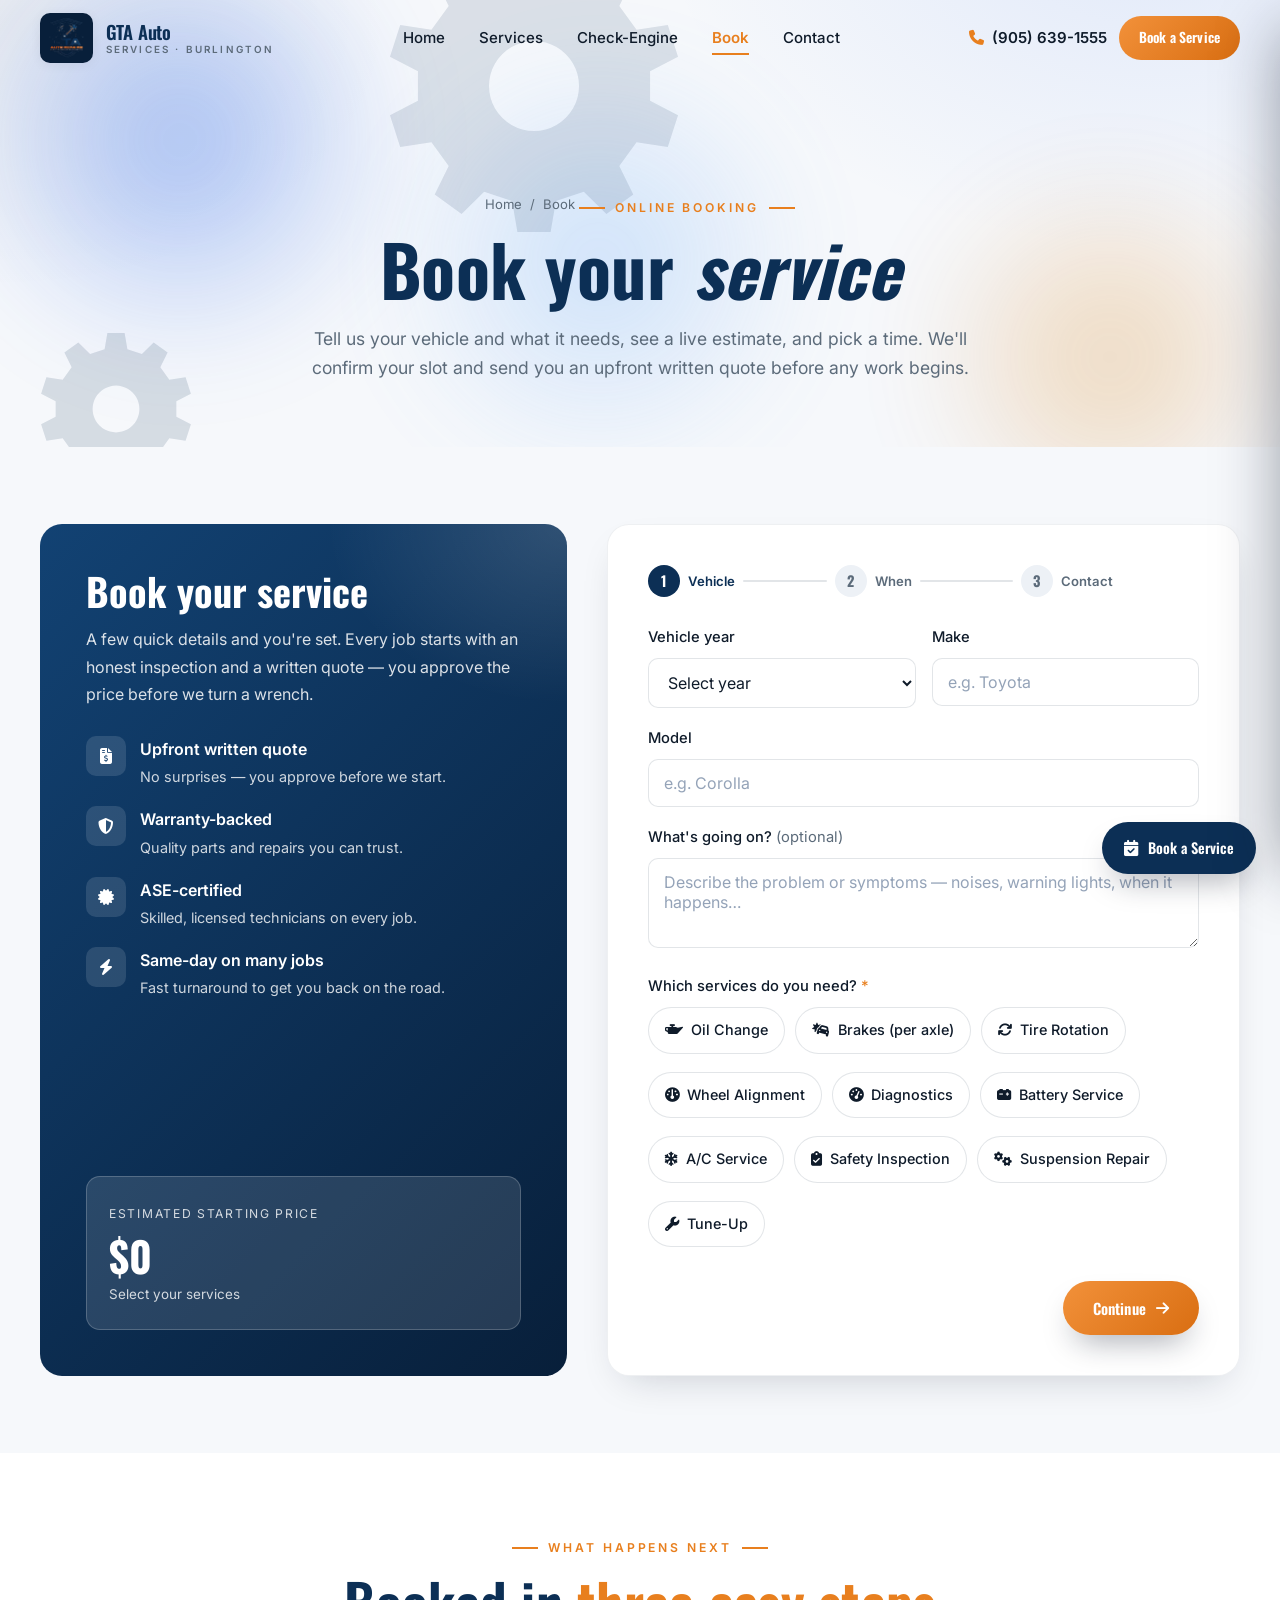
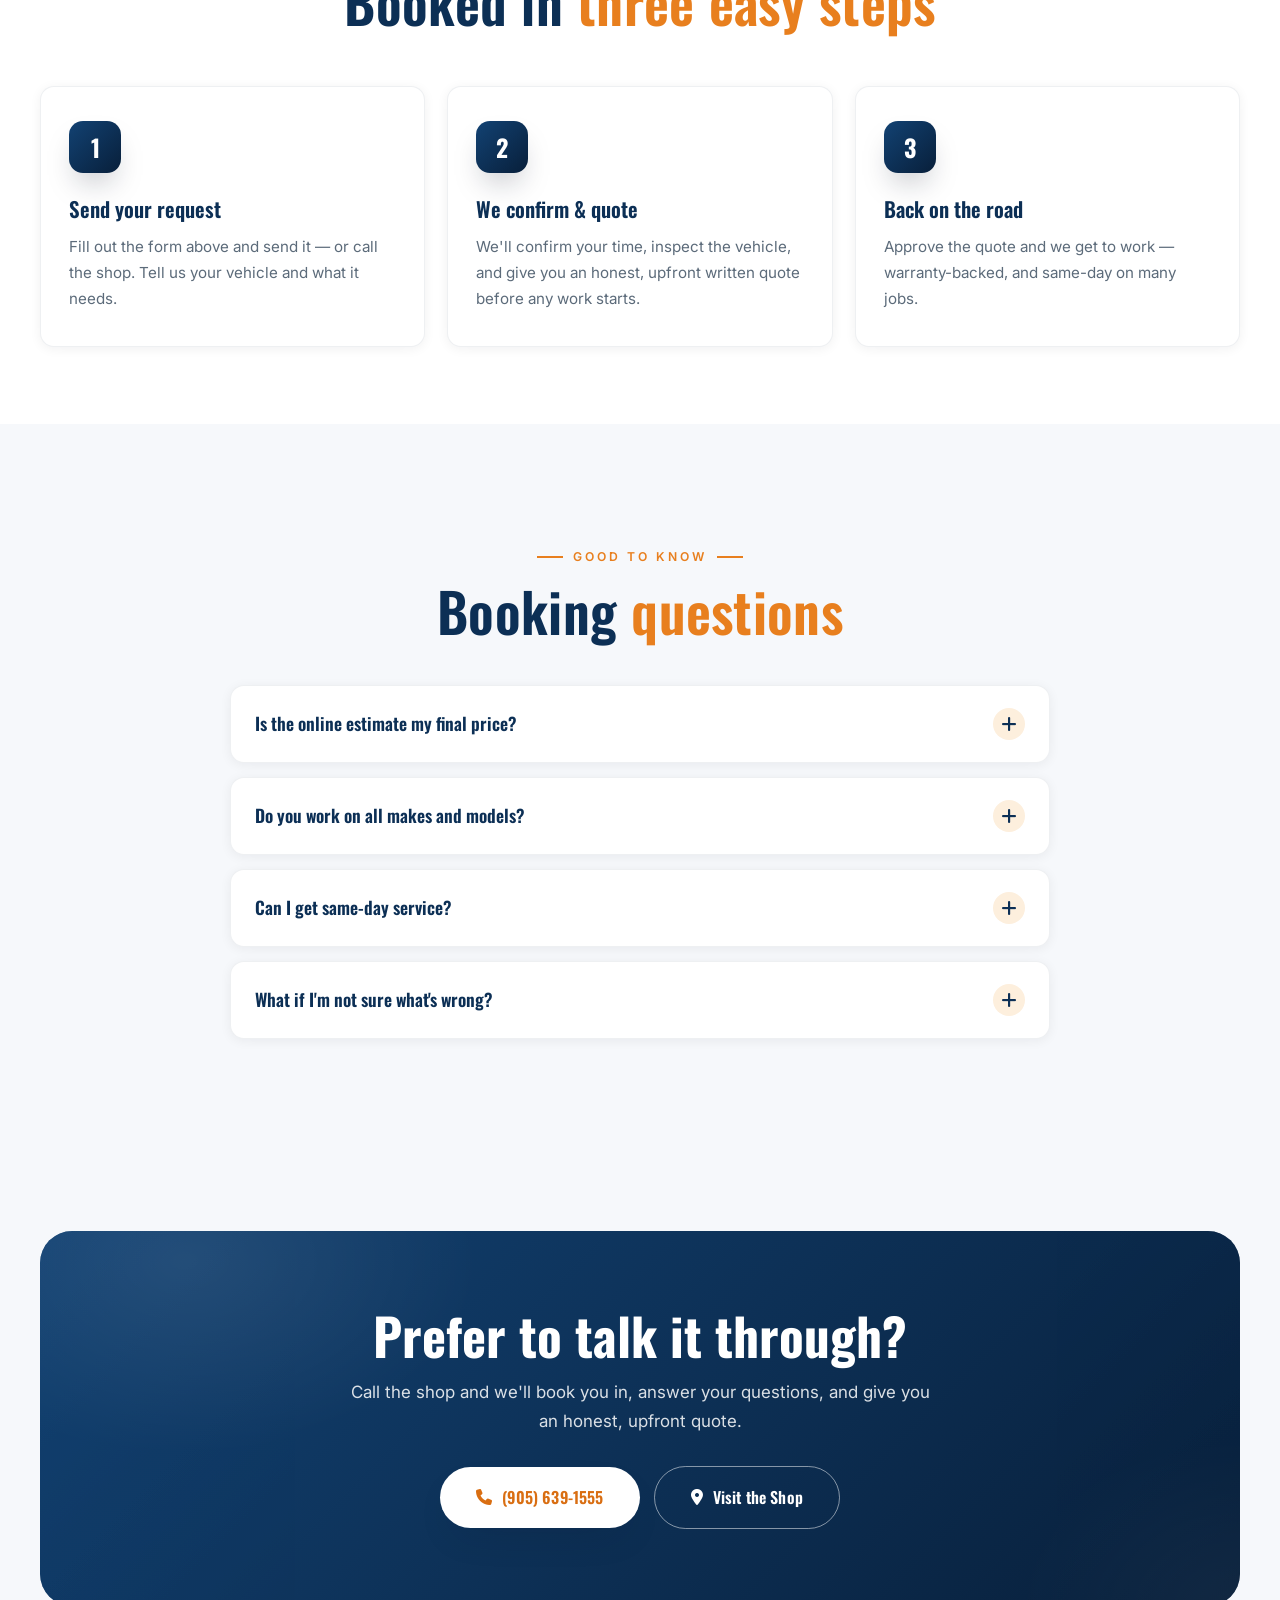
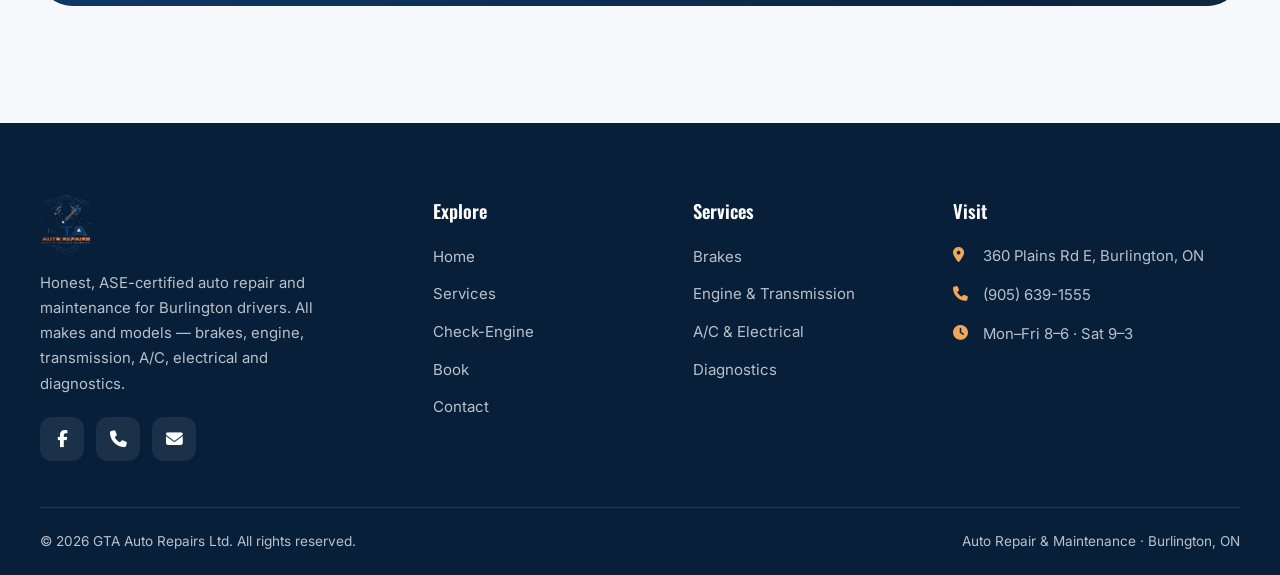
==== commit b3d9594b: "QA pass: fix links/NAP/theme/a11y; finalize logo" ====
--- a/book.html
+++ b/book.html
@@ -349,7 +349,7 @@
         </div>
       </div>
       <div class="footer-bottom">
-        <span>© <span data-year>2026</span> GTA Auto Repairs Ltd.. All rights reserved.</span>
+        <span>© <span data-year>2026</span> GTA Auto Repairs Ltd. All rights reserved.</span>
         <span>Auto Repair &amp; Maintenance · Burlington, ON</span>
       </div>
     </div>
--- a/css/styles.css
+++ b/css/styles.css
@@ -1,6 +1,6 @@
 /* ============================================================
-   JAY'S HAIR CUT — Beauty & Barber (Burlington, ON)
-   Clean navy & white design system — all pages
+   GTA AUTO REPAIRS LTD. — Auto Repair (Burlington, ON)
+   Navy & orange design system — all pages
    ============================================================ */
 
 :root {
@@ -285,7 +285,7 @@
 .footer-links a:hover { color: #fff; padding-left: 5px; }
 .footer-contact { display: grid; gap: 14px; font-size: 0.93rem; }
 .footer-contact a, .footer-contact span { display: flex; gap: 12px; align-items: flex-start; }
-.footer-contact i { color: #93B4F5; width: 18px; margin-top: 4px; }
+.footer-contact i { color: #F2A65A; width: 18px; margin-top: 4px; }
 .footer-social { display: flex; gap: 12px; margin-top: 20px; }
 .footer-social a { width: 44px; height: 44px; border-radius: 12px; background: rgba(255,255,255,0.08); display: grid; place-items: center; color: #fff; font-size: 1.05rem; transition: background 0.3s, transform 0.3s; }
 .footer-social a:hover { background: var(--navy-bright); transform: translateY(-4px); }
@@ -300,9 +300,9 @@
 .to-top { position: fixed; bottom: 26px; left: 24px; z-index: 90; width: 50px; height: 50px; border-radius: 50%; background: #fff; border: 1px solid var(--line); color: var(--navy); display: grid; place-items: center; font-size: 1.05rem; box-shadow: var(--shadow-sm); opacity: 0; visibility: hidden; transform: translateY(14px); transition: opacity 0.35s, transform 0.35s, visibility 0.35s; }
 .to-top.show { opacity: 1; visibility: visible; transform: translateY(0); }
 .toast-wrap { position: fixed; bottom: 26px; left: 50%; transform: translateX(-50%); z-index: 400; display: grid; gap: 10px; width: min(92vw, 400px); }
-.toast { background: var(--navy); color: #fff; padding: 15px 18px; border-radius: 12px; display: flex; align-items: center; gap: 12px; box-shadow: var(--shadow-lg); transform: translateY(20px); opacity: 0; transition: transform 0.4s var(--ease), opacity 0.4s; border-left: 3px solid #93B4F5; }
+.toast { background: var(--navy); color: #fff; padding: 15px 18px; border-radius: 12px; display: flex; align-items: center; gap: 12px; box-shadow: var(--shadow-lg); transform: translateY(20px); opacity: 0; transition: transform 0.4s var(--ease), opacity 0.4s; border-left: 3px solid #F2A65A; }
 .toast.show { transform: translateY(0); opacity: 1; }
-.toast i { color: #93B4F5; font-size: 1.15rem; }
+.toast i { color: #F2A65A; font-size: 1.15rem; }
 
 /* ============ PAGE HERO ============ */
 .page-hero { padding: clamp(140px, 15vw, 190px) 0 clamp(40px, 5vw, 64px); text-align: center; position: relative; overflow: hidden; }
@@ -478,6 +478,17 @@
 /* flat SVG logo mark */
 .brand-logo{box-shadow:none!important;border-radius:0!important;}
 
+/* Logo legibility: the logo's light "GTA" lettering + white sub-text would
+   wash out on the light header / white drawer. Sit it on a subtle navy plate
+   so it always reads. (Footer logo is already on a dark band — no plate needed.) */
+.site-header .brand-logo,
+.drawer-head img {
+  background: var(--navy-deep);
+  padding: 5px 9px;
+  border-radius: 10px !important;
+  box-shadow: var(--shadow-sm) !important;
+}
+
 /* ===== Check-engine callout band (auto-repair) ===== */
 .ce-band{ display:flex; align-items:center; gap:18px; margin-top:38px; text-decoration:none;
   background:linear-gradient(135deg,#FFF7EF,#FDEFDD); border:1px solid rgba(217,45,32,.28);
